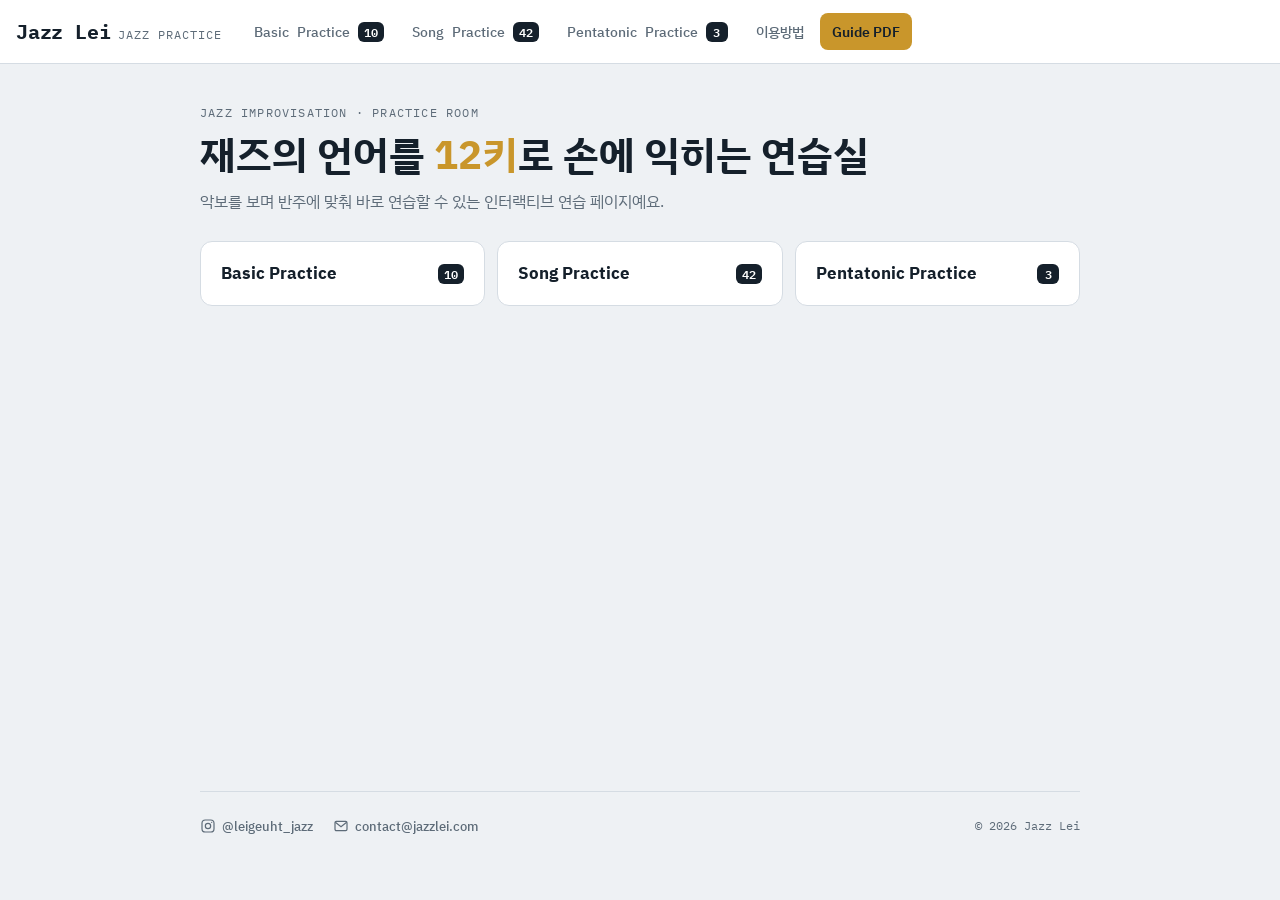
==== index.html @ 837e8396 "조합 연습(Combination Practice) 추가: Basic Major·Minor II-V-I, Jazz Blues, Rhythm Changes - 사이클 A 엔클로저→비밥" ====
<!doctype html>
<html lang="ko">
<head>
<meta charset="utf-8">
<meta name="viewport" content="width=device-width,initial-scale=1,viewport-fit=cover">
<title>Jazz Lei · Jazz Practice</title>
<meta name="description" content="Jazz Lei의 즉흥연주 연습 페이지">
<!-- 홈 화면 앱(PWA) -->
<link rel="manifest" href="/manifest.webmanifest">
<link rel="icon" type="image/png" sizes="32x32" href="/icons/favicon-32.png">
<link rel="apple-touch-icon" href="/icons/apple-touch-icon.png">
<meta name="apple-mobile-web-app-capable" content="yes">
<meta name="mobile-web-app-capable" content="yes">
<meta name="apple-mobile-web-app-title" content="Jazz Lei">
<meta name="apple-mobile-web-app-status-bar-style" content="default">
<meta name="theme-color" content="#ffffff" media="(prefers-color-scheme: light)">
<meta name="theme-color" content="#1b2229" media="(prefers-color-scheme: dark)">
<link rel="preconnect" href="https://fonts.googleapis.com">
<link rel="stylesheet" href="https://fonts.googleapis.com/css2?family=IBM+Plex+Sans+KR:wght@400;500;700&family=IBM+Plex+Mono:wght@500;600&display=swap">
<style>
/* Layout: slim top bar (brand + 3 categories) → category = searchable title list → practice = full-height frame */
:root{
  --bg:#eef1f4; --paper:#ffffff; --ink:#15202b; --muted:#5d6b78; --line:#d5dce3; --soft:#e4e9ee;
  --accent:#c9962b; --accent-ink:#15202b;
  --sans:"IBM Plex Sans KR",system-ui,-apple-system,sans-serif; --mono:"IBM Plex Mono",ui-monospace,monospace;
  --top:64px;
}
@media (prefers-color-scheme:dark){:root:not([data-theme="light"]){
  --bg:#12171c; --paper:#1b2229; --ink:#e8edf2; --muted:#93a1ae; --line:#2e3943; --soft:#232c35;
  --accent:#e0b04a; --accent-ink:#12171c; color-scheme:dark}}
:root[data-theme="dark"]{
  --bg:#12171c; --paper:#1b2229; --ink:#e8edf2; --muted:#93a1ae; --line:#2e3943; --soft:#232c35;
  --accent:#e0b04a; --accent-ink:#12171c; color-scheme:dark}
*{box-sizing:border-box}
html,body{height:100%}
body{margin:0;word-break:keep-all;background:var(--bg);color:var(--ink);font-family:var(--sans);font-size:15px;line-height:1.55;display:flex;flex-direction:column}

/* top bar */
.top{height:var(--top);flex:none;display:flex;align-items:center;gap:20px;
  padding-left:max(16px,env(safe-area-inset-left,0px));padding-right:max(16px,env(safe-area-inset-right,0px));
  background:var(--paper);border-bottom:1px solid var(--line);position:sticky;top:env(safe-area-inset-top,0px);z-index:10}
.brand{display:flex;align-items:baseline;gap:8px;text-decoration:none;color:var(--ink);flex:none}
.brand b{font:700 20px var(--mono);letter-spacing:-.01em}
.brand span{font-size:12px;color:var(--muted);font-family:var(--mono);text-transform:uppercase;letter-spacing:.08em}
nav{display:flex;gap:4px;min-width:0}
nav a{flex:none;text-decoration:none;color:var(--muted);font-weight:500;font-size:14px;padding:8px 12px;border-radius:8px;white-space:nowrap}
nav a:hover{color:var(--ink);background:var(--soft)}
nav a[aria-current="page"]{color:var(--accent-ink);background:var(--accent)}
a:focus-visible,input:focus-visible{outline:2px solid var(--accent);outline-offset:2px}

/* views */
main{flex:1;min-height:0;display:flex;flex-direction:column}
.view{display:none;flex:1;min-height:0}
.view.on{display:flex;flex-direction:column}
.scroll{overflow-y:auto;padding-top:40px;padding-bottom:64px;padding-left:max(16px,env(safe-area-inset-left,0px));padding-right:max(16px,env(safe-area-inset-right,0px))}
.inner{max-width:880px;width:100%;margin:0 auto;display:flex;flex-direction:column;gap:28px}
.eyebrow{font-family:var(--mono);font-size:12px;letter-spacing:.1em;color:var(--muted);text-transform:uppercase}

/* home */
.hero h1{font-size:40px;line-height:1.15;margin:8px 0 12px;text-wrap:balance}
.hero h1 em{font-style:normal;color:var(--accent)}
.hero p{margin:0;color:var(--muted);max-width:56ch;font-size:16px}
.bk-grid{display:grid;grid-template-columns:repeat(4,1fr);gap:14px}
.bk{display:flex;flex-direction:column;background:var(--paper);border:1px solid var(--line);border-radius:12px;overflow:hidden;text-decoration:none;color:var(--ink)}
.bk:hover{border-color:var(--muted)}
.bk img{width:100%;aspect-ratio:210/297;object-fit:contain;display:block;background:var(--soft)}
.bk div{padding:12px 14px 14px;display:flex;flex-direction:column;gap:4px}
.bk small{font-family:var(--mono);font-size:11px;color:var(--muted);letter-spacing:.06em}
.bk b{font-size:16px}
.bk p{margin:0;font-size:13px;color:var(--muted);line-height:1.5}
.bk span{font-size:13px;font-weight:600;margin-top:4px}
.bk-lede{color:var(--muted);margin:6px 0 0;max-width:62ch}
.cats{display:grid;grid-template-columns:repeat(3,1fr);gap:12px}
.cat{display:flex;justify-content:space-between;align-items:center;gap:12px;background:var(--paper);border:1px solid var(--line);border-radius:12px;padding:18px 20px;text-decoration:none;color:var(--ink)}
.cat:hover{border-color:var(--accent)}
.cat b{font-size:17px}

/* count badge: rounded rect, ink on paper (zero = muted) */
.badge{display:inline-flex;align-items:center;justify-content:center;min-width:22px;height:20px;padding:0 6px;border-radius:6px;
  background:var(--ink);color:var(--paper);font:600 12px/1 var(--mono);font-variant-numeric:tabular-nums}
.badge.zero{background:var(--soft);color:var(--muted)}
nav a{display:inline-flex;align-items:center;gap:8px}
nav a[aria-current="page"] .badge{background:var(--accent-ink);color:var(--accent)}

/* sub menu */
.subs{display:flex;flex-wrap:wrap;gap:6px}
.subs[hidden]{display:none}
.subs a{flex:none;display:inline-flex;align-items:center;gap:8px;text-decoration:none;color:var(--muted);font-weight:500;font-size:14px;
  padding:8px 12px;border:1px solid var(--line);border-radius:999px;background:var(--paper);white-space:nowrap}
.subs a:hover{color:var(--ink);border-color:var(--muted)}
.subs a[aria-current="true"]{color:var(--ink);border-color:var(--ink);box-shadow:inset 0 0 0 1px var(--ink)}
.subs[data-off] a[aria-current="true"]{box-shadow:none;border-color:var(--line);color:var(--muted)}
.result{font-size:13px;color:var(--muted);margin:-12px 0 0}

/* category list */
.head{display:flex;align-items:flex-end;justify-content:space-between;gap:16px;flex-wrap:wrap}
.head h1{margin:4px 0 0;font-size:28px;line-height:1.2}
.search{width:240px;max-width:100%;font:inherit;font-size:14px;background:var(--paper);color:var(--ink);border:1px solid var(--line);border-radius:8px;padding:8px 12px}
.list:empty{display:none}
.list{list-style:none;margin:0;padding:0;display:grid;grid-template-columns:repeat(auto-fill,minmax(240px,1fr));gap:8px}
.list li{min-width:0}
.list a{display:block;background:var(--paper);border:1px solid var(--line);border-radius:10px;padding:12px 14px;text-decoration:none;color:var(--ink);font-weight:500;white-space:nowrap;overflow:hidden;text-overflow:ellipsis}
.list a:hover{border-color:var(--accent);color:var(--accent)}
.empty{color:var(--muted);font-size:14px;margin:0;padding:20px;border:1px dashed var(--line);border-radius:10px;text-align:center}

/* footer: home·category 화면 맨 아래 (연습 화면에는 안 보임) */
.scroll>.inner{flex:1}
.foot{margin-top:auto;padding-top:24px;border-top:1px solid var(--line);display:flex;flex-wrap:wrap;align-items:center;justify-content:space-between;gap:12px 24px;font-size:13px;color:var(--muted)}
.foot-links{display:flex;flex-wrap:wrap;gap:8px 20px}
.foot a{display:inline-flex;align-items:center;gap:6px;color:var(--muted);text-decoration:none;font-weight:500}
.foot a:hover{color:var(--ink)}
.foot svg{width:16px;height:16px;flex:none}
.foot small{font-family:var(--mono);font-size:12px}

/* practice */
.crumb{flex:none;display:flex;align-items:center;gap:10px;font-size:14px;
  padding-block:8px;padding-left:max(16px,env(safe-area-inset-left,0px));padding-right:max(16px,env(safe-area-inset-right,0px));border-bottom:1px solid var(--line);background:var(--bg)}
.crumb a{color:var(--muted);text-decoration:none;font-weight:500;flex:none}
.crumb a:hover{color:var(--ink)}
.crumb b{white-space:nowrap;overflow:hidden;text-overflow:ellipsis;min-width:0}
.frame{flex:1;min-height:0;border:0;width:100%;background:var(--bg);display:block}

@media (max-width:560px){
  :root{--top:56px}
  .top{gap:12px}
  .brand span{display:none}
  nav a{padding:7px 10px;font-size:14px}
  nav .long{display:none}
  .subs a{font-size:13px;padding:7px 10px}
  .hero h1{font-size:30px}
  .scroll{padding-top:28px}
  .cats{grid-template-columns:1fr}
  .bk-grid{grid-template-columns:repeat(2,1fr);gap:10px}
  .search{width:100%}
}
.guide{max-width:720px;display:flex;flex-direction:column;gap:28px}
.guide h1{font-size:30px;line-height:1.2;margin:8px 0 6px}
.guide>p.lede{color:var(--muted);margin:0}
.guide section{background:var(--paper);border:1px solid var(--line);border-radius:12px;padding:18px 20px}
.guide h2{font-size:18px;margin:0 0 10px}
.guide h3{font-size:15px;margin:14px 0 6px}
.guide ul,.guide ol{margin:0;padding-left:20px;display:flex;flex-direction:column;gap:6px}
.guide li{line-height:1.55}
.guide kbd{font-family:var(--mono);font-size:12px;border:1px solid var(--line);border-bottom-width:2px;border-radius:5px;padding:1px 6px;background:var(--bg)}
.guide .toc{display:flex;flex-wrap:wrap;gap:6px}
.guide .toc a{font-size:13px;text-decoration:none;color:var(--ink);border:1px solid var(--line);border-radius:999px;padding:5px 11px;background:var(--paper)}
nav .gq,nav .gs{display:none}
nav a[data-cat="books"]{background:var(--accent);color:var(--accent-ink);font-weight:600}
nav a[data-cat="books"]:hover{background:var(--accent);color:var(--accent-ink);filter:brightness(.95)}
nav a[data-cat="books"][aria-current="page"]{box-shadow:inset 0 0 0 2px var(--accent-ink)}
@media (max-width:380px){ .brand b{font-size:16px} nav a{padding:5px 5px!important} }
@media (max-width:560px){ nav{gap:0} nav a{padding:6px 7px!important;font-size:13px!important} nav a .badge{display:none} nav .gl{display:none} nav .gs{display:inline} nav .gq{display:grid;place-items:center;width:22px;height:22px;border:1.5px solid currentColor;border-radius:50%;font-weight:700;font-size:13px} nav a[data-cat="guide"]{padding:5px 6px} .guide h1{font-size:24px} .guide section{padding:16px} }
</style>
</head>
<body>
<header class="top">
  <a class="brand" href="#home"><b>Jazz Lei</b><span>Jazz Practice</span></a>
  <nav id="nav" aria-label="메뉴">
    <a href="#basic" data-cat="basic">Basic<span class="long"> Practice</span> <span class="badge" data-n="basic"></span></a>
    <a href="#song" data-cat="song">Song<span class="long"> Practice</span> <span class="badge" data-n="song"></span></a>
    <a href="#penta" data-cat="penta">Pentatonic<span class="long"> Practice</span> <span class="badge" data-n="penta"></span></a>
    <a href="#guide" data-cat="guide" aria-label="이용방법"><span class="gl">이용방법</span><span class="gq" aria-hidden="true">?</span></a>
    <a href="#books" data-cat="books" aria-label="Practice Guide PDF"><span class="gl">Guide PDF</span><span class="gs" aria-hidden="true">PDF</span></a>
  </nav>
</header>

<main>
  <section class="view scroll" id="view-home">
    <div class="inner">
      <div class="hero">
        <div class="eyebrow">Jazz Improvisation · Practice Room</div>
        <h1>재즈의 언어를 <em>12키</em>로 손에 익히는 연습실</h1>
        <p>악보를 보며 반주에 맞춰 바로 연습할 수 있는 인터랙티브 연습 페이지예요.</p>
      </div>
      <div class="cats">
        <a class="cat" href="#basic"><b>Basic Practice</b><span class="badge" data-n="basic"></span></a>
        <a class="cat" href="#song"><b>Song Practice</b><span class="badge" data-n="song"></span></a>
        <a class="cat" href="#penta"><b>Pentatonic Practice</b><span class="badge" data-n="penta"></span></a>
      </div>
      <footer class="foot" id="foot">
        <div class="foot-links">
          <a href="https://www.instagram.com/leigeuht_jazz/" target="_blank" rel="noopener">
            <svg viewBox="0 0 24 24" fill="none" stroke="currentColor" stroke-width="1.8" aria-hidden="true"><rect x="3" y="3" width="18" height="18" rx="5"/><circle cx="12" cy="12" r="4"/><circle cx="17.5" cy="6.5" r="1" fill="currentColor" stroke="none"/></svg>
            @leigeuht_jazz</a>
          <a href="mailto:contact@jazzlei.com">
            <svg viewBox="0 0 24 24" fill="none" stroke="currentColor" stroke-width="1.8" aria-hidden="true"><rect x="3" y="5" width="18" height="14" rx="2"/><path d="m3.5 6.5 8.5 6.5 8.5-6.5"/></svg>
            contact@jazzlei.com</a>
        </div>
        <small>© 2026 Jazz Lei</small>
      </footer>
    </div>
  </section>

  <section class="view scroll" id="view-cat">
    <div class="inner">
      <div class="head">
        <div><div class="eyebrow">Practice</div><h1 id="cat-title"></h1></div>
        <input class="search" id="q" type="search" placeholder="제목 검색" aria-label="제목 검색">
      </div>
      <div class="subs" id="subs" role="navigation" aria-label="세부 메뉴"></div>
      <p class="result" id="result" hidden></p>
      <ul class="list" id="list"></ul>
      <p class="empty" id="empty" hidden></p>    </div>
  </section>

  <section class="view scroll" id="view-books">
    <div class="inner guide" style="max-width:1000px">
      <div>
        <div class="eyebrow">Swing Solo Guide Book</div>
        <h1>Practice Guide PDF</h1>
        <p class="bk-lede">사이트의 연습법을 원리부터 12키 드릴, 예제곡까지 자세히 정리한 PDF예요. Gumroad에서 구매하면 이메일로 바로 받아요.</p>
      </div>
      <div class="bk-grid" id="bk-grid"></div>
    </div>
  </section>
  <section class="view scroll" id="view-guide">
    <div class="inner guide">
      <div>
        <div class="eyebrow">How to use</div>
        <h1>이용방법</h1>
        <p class="lede">Jazz Lei 연습 페이지를 쓰는 방법을 화면 순서대로 정리했어요.</p>
      </div>
      <nav class="toc" aria-label="이용방법 목차">
        <a href="#guide" data-sec="g-start">시작하기</a><a href="#guide" data-sec="g-bar">위쪽 재생 바</a><a href="#guide" data-sec="g-score">악보 누르기</a><a href="#guide" data-sec="g-set">설정</a><a href="#guide" data-sec="g-penta">펜타토닉</a><a href="#guide" data-sec="g-keys">단축키</a><a href="#guide" data-sec="g-app">앱으로 저장</a>
      </nav>
      <section id="g-start"><h2>1. 시작하기</h2>
        <ol>
          <li>맨 위 메뉴에서 <b>Basic Practice</b>(II-V-I), <b>Song Practice</b>(스탠다드 곡), <b>Pentatonic Practice</b> 중 하나를 골라요.</li>
          <li>연습법(코드톤 · 아르페지오 · 비밥 스케일 · 엔클로저)을 고르고 곡을 눌러요.</li>
          <li><b>재생</b>을 누르면 예비박 2마디(첫 마디 1·3박, 둘째 마디 1·2·3·4박) 뒤에 연주가 시작돼요. 지금 치는 음은 악보에서 빨갛게 표시돼요.</li>
        </ol></section>
      <section id="g-bar"><h2>2. 위쪽 재생 바</h2>
        <p>악보를 아래로 넘겨도 늘 위에 붙어 있어요.</p>
        <ul>
          <li><b>재생 / 정지</b>와 옆의 <b>지금 위치</b>(키 · 사이클 · 마디 · 코드)</li>
          <li><b>접기 / 펼치기</b>(톱니바퀴 아래): 재생 버튼 아래 줄을 접어서 악보를 더 넓게 봐요. ‘펼치기’를 누르면 다시 펼쳐져요. 휴대폰에서 연주할 때 편해요.</li>
          <li><b>키</b>: 12키 중에서 골라요.</li>
          <li><b>템포</b>: −/+ 버튼이나 숫자를 눌러 직접 입력해요(60~350).</li>
          <li><b>구간 반복(↻)</b>: 켜면 반복 구간을 고를 수 있어요. 아래 ‘악보 누르기’를 보세요.</li>
          <li><b>설정(톱니바퀴)</b>: 자세한 설정을 열어요.</li>
          <li><b>멜로디 · 반주(베이스·드럼) · 2·4박 클릭</b>: 재생 중에도 바로 켜고 꺼요. 멜로디를 끄면 반주만 나와서 직접 즉흥해 볼 수 있어요.</li>
          <li><b>A1 · B1 · C1 …</b>: 그 사이클로 바로 이동해요.</li>
        </ul></section>
      <section id="g-score"><h2>3. 악보 누르기</h2>
        <ul>
          <li><b>마디를 누르면</b> 그 마디가 시작 위치가 되고, 재생하면 거기서부터 연주해요. 같은 마디를 다시 누르면 선택이 풀려요.</li>
          <li><b>구간 반복</b>: ↻를 켜고 시작 마디와 끝 마디를 차례로 눌러요. 한 마디를 두 번 누르면 그 마디만, 구간을 고르지 않으면 코러스 전체를 반복해요.</li>
          <li>각 사이클 오른쪽 위의 <b>여기서 재생</b>은 그 사이클부터, <b>반복</b>은 그 사이클만 반복해요.</li>
          <li>엔클로저 연습에서는 위쪽에서 <b>목표음(1 · 3 · 5음)</b>을 골라요.</li>
        </ul></section>
      <section id="g-set"><h2>4. 설정</h2>
        <ul>
          <li><b>시작 코러스</b>: 어느 사이클부터 연주할지 골라요.</li>
          <li><b>멜로디 스윙 비율</b>: 50%면 스트레이트, 클수록 스윙이 강해져요. 드럼은 늘 셋잇단 스윙이에요.</li>
          <li><b>빈칸 모드</b>: 빈칸 마디는 악보가 가려지고 반주만 나와요. 그 자리를 직접 즉흥으로 채워 보세요.
            <ul><li>2마디 연주 · 2마디 빈칸 / 2마디 빈칸 · 2마디 연주</li><li>반복할수록 빈칸 늘리기: 구간 반복이나 12키 순환으로 다시 돌아올 때마다 빈칸이 늘어나요.</li><li>전부 빈칸: 반주만 나와요.</li><li>직접 고르기: 악보에서 비울 마디를 눌러요.</li></ul></li>
          <li><b>구간 반복 횟수와 템포</b>: 계속 · 2 · 4 · 8번 반복, 반복할 때마다 템포를 +2 · +4 · +8씩 올릴 수 있어요.</li>
          <li><b>예비박</b>: 켜면 시작 전에 2마디를 세어 줘요.</li>
          <li><b>악보 따라가기</b>: 연주하는 줄이 화면 밖으로 나가면 자동으로 넘겨 줘요.</li>
          <li><b>도수 표시</b>: 음표 아래에 코드 기준 도수(1·3·5·7…)를 보여 줘요.</li>
          <li><b>프레이즈 끝 길게</b>(비밥 스케일): A는 1마디, B는 2마디마다 마지막 음을 4분음표로 길게 끝내요. 끄면 쉬지 않고 이어서 연주해요.</li>
          <li><b>12키 순환</b>: 시작 코러스 하나를 연주한 뒤 4도 위 키로 넘어가서, 12키를 모두 돌고 멈춰요.</li>
        </ul></section>
      <section id="g-penta"><h2>5. Pentatonic Practice</h2>
        <ul>
          <li><b>코드 → 펜타토닉</b>: 코드를 고르면 쓸 수 있는 펜타토닉과 코드 기준 도수를 보여 줘요.</li>
          <li><b>라인 생성기</b>: 펜타토닉, 공식, 시작음을 골라 4음 그룹 라인을 만들어요. 반주는 드럼만 나와요.</li>
          <li><b>진행 만들기</b>: 8마디 진행을 만들고 코드마다 펜타를 골라서 라인을 만들어요. 베이스·드럼 반주가 나와요.</li>
          <li>위쪽 바의 재생 · 멜로디 · 반주 · 2·4박 클릭 버튼은 Song Practice와 같아요.</li>
        </ul></section>
      <section id="g-keys"><h2>6. 단축키 (키보드)</h2>
        <ul>
          <li><kbd>Space</kbd> 재생 · 정지</li>
          <li><kbd>R</kbd> 구간 반복 켜기 · 끄기</li>
          <li><kbd>N</kbd> / <kbd>P</kbd> 다음 곡 · 이전 곡</li>
          <li><kbd>←</kbd> <kbd>→</kbd> 키 바꾸기</li>
          <li><kbd>−</kbd> <kbd>+</kbd> 템포 내리기 · 올리기</li>
        </ul></section>
      <section id="g-app"><h2>7. 홈 화면에 앱처럼 저장하기</h2>
        <ul>
          <li><b>아이폰 · 아이패드 (Safari)</b>: 공유 버튼 → ‘홈 화면에 추가’</li>
          <li><b>안드로이드 (Chrome)</b>: 오른쪽 위 메뉴(⋮) → ‘홈 화면에 추가’ 또는 ‘앱 설치’</li>
          <li>한 번 열어 둔 페이지는 인터넷이 없어도 열려요. 화면이 예전 그대로면 앱을 완전히 닫았다가 다시 열어 주세요.</li>
        </ul></section>
    </div>
  </section>

  <section class="view" id="view-practice">
    <div class="crumb"><a id="back" href="#">← <span id="back-t"></span></a><b id="p-title"></b></div>
    <iframe class="frame" id="frame" title="연습 페이지" allow="autoplay"></iframe>
  </section>
</main>

<script src="practice/songs.js"></script>
<script>
/* ===== 연습 목록 =====
   Song Practice의 비밥 스케일 곡들은 practice/songs.js 에서 자동으로 불러와요 (곡 추가는 거기서).
   그 밖의 연습은 practice 폴더에 html 파일을 넣고 아래에 한 줄 추가하세요.
   id   : 주소 이름(영문·숫자·하이픈)
   cat  : 'basic' | 'song' | 'penta'
   sub  : basic·song → 'chordtone' | 'arpeggio' | 'bebop' | 'enclosure',  penta → 'tools'
   title: 목록에 보일 제목
   file : 파일 경로 */
const PRACTICES=[
  /* II-V-I 비밥 스케일은 다른 연습과 같은 화면(song.html)으로: songs.js의 Major/Minor II-V-I */
  {id:'penta-chords', cat:'penta', sub:'tools', title:'Chord → Pentatonic',  file:'practice/pentatonic.html#penta-chords'},
  {id:'penta-lines',  cat:'penta', sub:'tools', title:'Pentatonic Line Generator', file:'practice/pentatonic.html#penta-lines'},
  {id:'penta-prog',   cat:'penta', sub:'tools', title:'Progression Builder', file:'practice/pentatonic.html#penta-prog'},
  ...(window.SONGS||[]).flatMap(s=>(s.methods||['bebop']).map(m=>{ const id=m==='bebop'?s.id:s.id+'--'+m;
    return {id, cat:s.cat||'song', sub:m==='chordtone'?'chordtone':m, title:s.title, file:'practice/song.html#'+id}; })),
];
const CATS={basic:'Basic Practice', song:'Song Practice', penta:'Pentatonic Practice'};
const SUBS={chordtone:'Chord Tone Practice', arpeggio:'Arpeggio Practice', bebop:'Bebop Scale Practice', enclosure:'Enclosure Approach Practice', combo:'Combination Practice', tools:'Pentatonic Tools'};
const FOUR=['chordtone','arpeggio','bebop','enclosure'];
const CAT_SUBS={basic:[...FOUR,'combo'], song:[...FOUR,'combo'], penta:['tools']}; // 세부 메뉴가 하나뿐인 카테고리는 세부 메뉴 줄을 숨김

const $=id=>document.getElementById(id);
{ const f=$('foot').cloneNode(true); f.removeAttribute('id'); $('empty').after(f); } // 목록 화면에도 같은 footer
const count=(c,s)=>PRACTICES.filter(p=>p.cat===c&&(!s||p.sub===s)).length;
function setBadge(el,n){ el.textContent=n; el.classList.toggle('zero',n===0); el.setAttribute('aria-label',n+'개'); }
document.querySelectorAll('[data-n]').forEach(el=>setBadge(el,count(el.dataset.n)));

let curCat=null, curSub=null;
function renderSubs(){
  $('subs').innerHTML='';
  $('subs').hidden=CAT_SUBS[curCat].length<2;
  for(const s of CAT_SUBS[curCat]){
    const a=document.createElement('a'); a.href='#'+curCat+'-'+s;
    a.append(SUBS[s]+' '); const b=document.createElement('span'); b.className='badge'; setBadge(b,count(curCat,s)); a.append(b);
    if(s===curSub) a.setAttribute('aria-current','true');
    $('subs').append(a);
  }
}
function renderList(){
  const q=$('q').value.trim().toLowerCase();
  // 검색어가 있으면 세부 메뉴와 상관없이 카테고리 전체에서 찾음
  const items=PRACTICES.filter(p=>p.cat===curCat&&(q?p.title.toLowerCase().includes(q):p.sub===curSub));
  $('subs').toggleAttribute('data-off',!!q);
  $('result').hidden=!q; $('result').textContent=CATS[curCat]+' 전체에서 '+items.length+'개 찾음';
  $('list').innerHTML='';
  for(const p of items){
    const li=document.createElement('li'), a=document.createElement('a');
    a.href='#'+p.id; a.textContent=p.title; a.title=p.title; li.append(a); $('list').append(li);
  }
  $('empty').hidden=items.length>0;
  $('empty').textContent=q?'검색 결과가 없어요.':'곧 추가될 예정이에요.';
}

function parse(r){
  const p=PRACTICES.find(x=>x.id===r); if(p) return {view:'practice',p,cat:p.cat};
  const [c,s]=r.split('-');
  if(CATS[c]){
    let sub=CAT_SUBS[c].includes(s)?s:null;
    if(!sub) sub=CAT_SUBS[c].find(k=>count(c,k)>0)||CAT_SUBS[c][0]; // 기본: 연습이 있는 첫 세부 메뉴
    return {view:'cat',cat:c,sub};
  }
  if(r==='guide') return {view:'guide',cat:'guide'};
  if(r==='books') return {view:'books',cat:'books'};
  return {view:'home'};
}
function show(){
  const st=parse(location.hash.slice(1)||'home');
  // 연습 화면을 떠나면(목록·홈) 재생 중인 소리를 멈춤
  if(st.view!=='practice'){ try{ $('frame').contentWindow.dispatchEvent(new Event('jl-stop')); }catch(e){} }
  document.querySelectorAll('.view').forEach(v=>v.classList.toggle('on',v.id==='view-'+st.view));
  document.querySelectorAll('#nav a').forEach(a=>a.dataset.cat===st.cat?a.setAttribute('aria-current','page'):a.removeAttribute('aria-current'));
  if(st.view==='cat'){
    if(curCat!==st.cat) $('q').value='';
    curCat=st.cat; curSub=st.sub;
    $('cat-title').textContent=CATS[curCat]; renderSubs(); renderList();
    document.title=(CAT_SUBS[curCat].length<2?'':SUBS[curSub]+' · ')+CATS[curCat]+' · Jazz Lei';
  } else if(st.view==='practice'){
    const p=st.p;
    const one=CAT_SUBS[p.cat].length<2;
    $('back').href='#'+p.cat+(one?'':'-'+p.sub); $('back-t').textContent=CATS[p.cat]+(one?'':' · '+SUBS[p.sub]);
    $('p-title').textContent=p.title;
    if($('frame').getAttribute('src')!==p.file) $('frame').setAttribute('src',p.file);
    document.title=p.title+' · Jazz Lei';
  } else if(st.view==='guide') document.title='이용방법 · Jazz Lei';
  else if(st.view==='books'){ document.title='Practice Guide PDF · Jazz Lei'; track('books'); }
  else document.title='Jazz Lei · Jazz Practice';
}
$('q').addEventListener('input',renderList);
// 클릭 집계: 보이지 않는 작은 페이지를 열어 Cloudflare 통계에 /t/이름.html 조회로 남김
function track(n){ try{ const f=document.createElement('iframe'); f.hidden=true; f.setAttribute('aria-hidden','true'); f.tabIndex=-1; f.src='/t/'+n+'.html'; document.body.appendChild(f); setTimeout(()=>f.remove(),15000); }catch(e){} }
$('bk-grid').addEventListener('click',e=>{ const a=e.target.closest('a.bk'); if(a&&a.dataset.ch) track('ch'+a.dataset.ch); });
$('bk-grid').innerHTML=(window.BOOKS||[]).map(b=>`<a class="bk" data-ch="${b.ch}" href="${b.url}" target="_blank" rel="noopener"><img src="${b.img}" alt="Chapter ${b.ch} ${b.name} 표지" loading="lazy"><div><small>CHAPTER ${b.ch}</small><b>${b.name}</b><p>${b.desc}</p><span>${b.price} · Gumroad →</span></div></a>`).join('');
document.querySelectorAll('[data-sec]').forEach(x=>x.addEventListener('click',e=>{ e.preventDefault(); const t=document.getElementById(x.dataset.sec); if(t) t.scrollIntoView({behavior:matchMedia('(prefers-reduced-motion: reduce)').matches?'auto':'smooth',block:'start'}); }));
addEventListener('hashchange',show); show();
// 홈 화면 앱: 오프라인에서도 열리도록
if('serviceWorker' in navigator) addEventListener('load',()=>navigator.serviceWorker.register('/sw.js').catch(()=>{}));
// 연습 화면 안에서 이전·다음 곡으로 넘어가면 위쪽 메뉴·제목도 같이 바꿈
$('frame').addEventListener('load',()=>{ try{ const w=$('frame').contentWindow;
  w.addEventListener('hashchange',()=>{ const h=w.location.hash.slice(1); if(h&&PRACTICES.some(p=>p.id===h)&&location.hash.slice(1)!==h){ location.hash=h; } }); }catch(e){} });
</script>
<!-- 방문 통계: Cloudflare Web Analytics (쿠키 없음) -->
<script defer src='https://static.cloudflareinsights.com/beacon.min.js' data-cf-beacon='{"token": "161657c9f7f1408796fe709d0298548e", "spa": true}'></script>
</body>
</html>
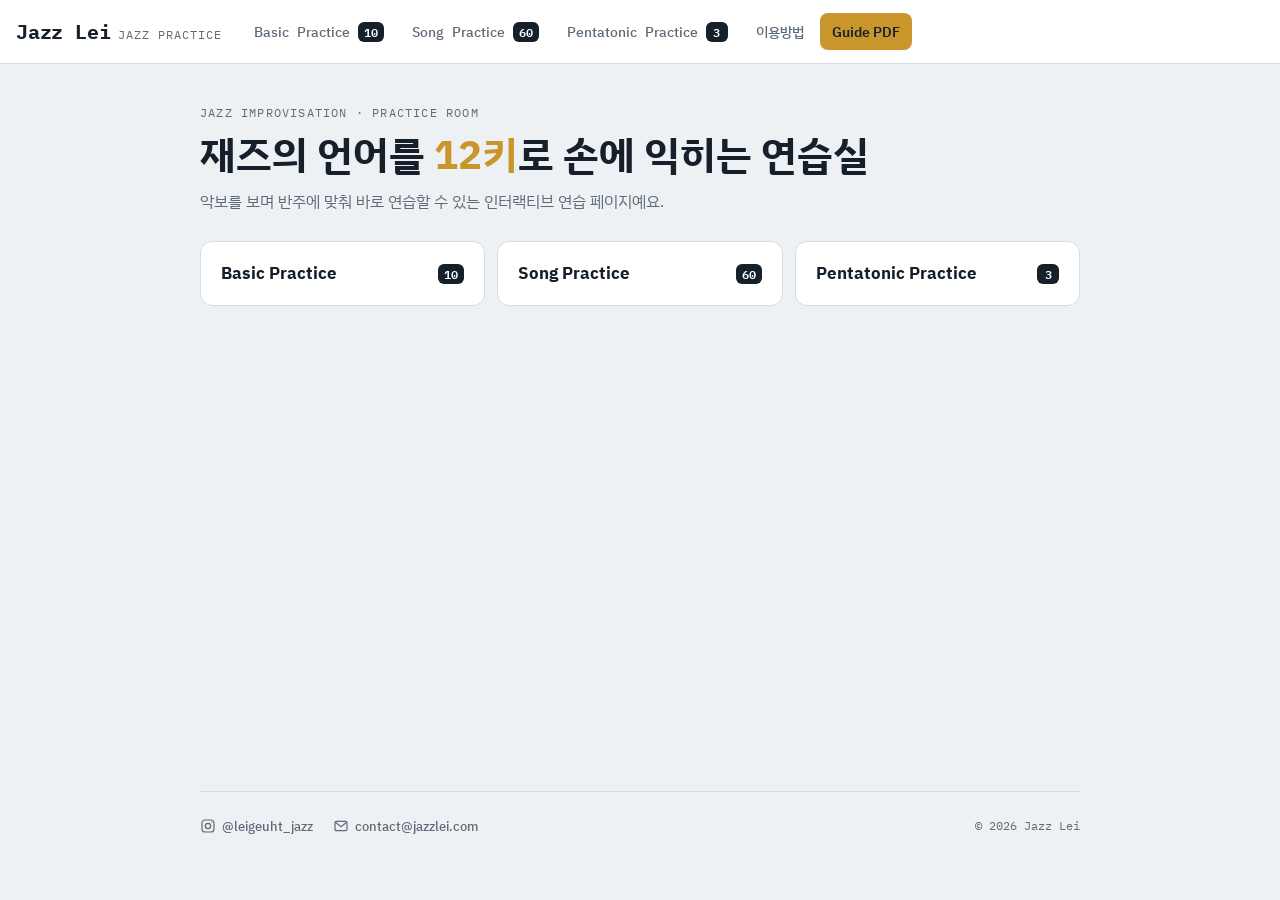
==== commit 278a30a0: "Song Practice에 Lick Practice 추가 (Jazz Lick 10) - licks.js: Jazz Lick 10의 m7·7·7alt·maj7 릭 30개 - 릭 → " ====
--- a/index.html
+++ b/index.html
@@ -298,7 +298,7 @@
    그 밖의 연습은 practice 폴더에 html 파일을 넣고 아래에 한 줄 추가하세요.
    id   : 주소 이름(영문·숫자·하이픈)
    cat  : 'basic' | 'song' | 'penta'
-   sub  : basic·song → 'chordtone' | 'arpeggio' | 'bebop' | 'enclosure',  penta → 'tools'
+   sub  : basic·song → 'chordtone' | 'arpeggio' | 'bebop' | 'enclosure' | 'combo' | 'lick',  penta → 'tools'
    title: 목록에 보일 제목
    file : 파일 경로 */
 const PRACTICES=[
@@ -310,9 +310,9 @@
     return {id, cat:s.cat||'song', sub:m==='chordtone'?'chordtone':m, title:s.title, file:'practice/song.html#'+id}; })),
 ];
 const CATS={basic:'Basic Practice', song:'Song Practice', penta:'Pentatonic Practice'};
-const SUBS={chordtone:'Chord Tone Practice', arpeggio:'Arpeggio Practice', bebop:'Bebop Scale Practice', enclosure:'Enclosure Approach Practice', combo:'Combination Practice', tools:'Pentatonic Tools'};
+const SUBS={chordtone:'Chord Tone Practice', arpeggio:'Arpeggio Practice', bebop:'Bebop Scale Practice', enclosure:'Enclosure Approach Practice', combo:'Combination Practice', lick:'Lick Practice', tools:'Pentatonic Tools'};
 const FOUR=['chordtone','arpeggio','bebop','enclosure'];
-const CAT_SUBS={basic:[...FOUR,'combo'], song:[...FOUR,'combo'], penta:['tools']}; // 세부 메뉴가 하나뿐인 카테고리는 세부 메뉴 줄을 숨김
+const CAT_SUBS={basic:[...FOUR,'combo'], song:[...FOUR,'combo','lick'], penta:['tools']}; // 세부 메뉴가 하나뿐인 카테고리는 세부 메뉴 줄을 숨김
 
 const $=id=>document.getElementById(id);
 { const f=$('foot').cloneNode(true); f.removeAttribute('id'); $('empty').after(f); } // 목록 화면에도 같은 footer
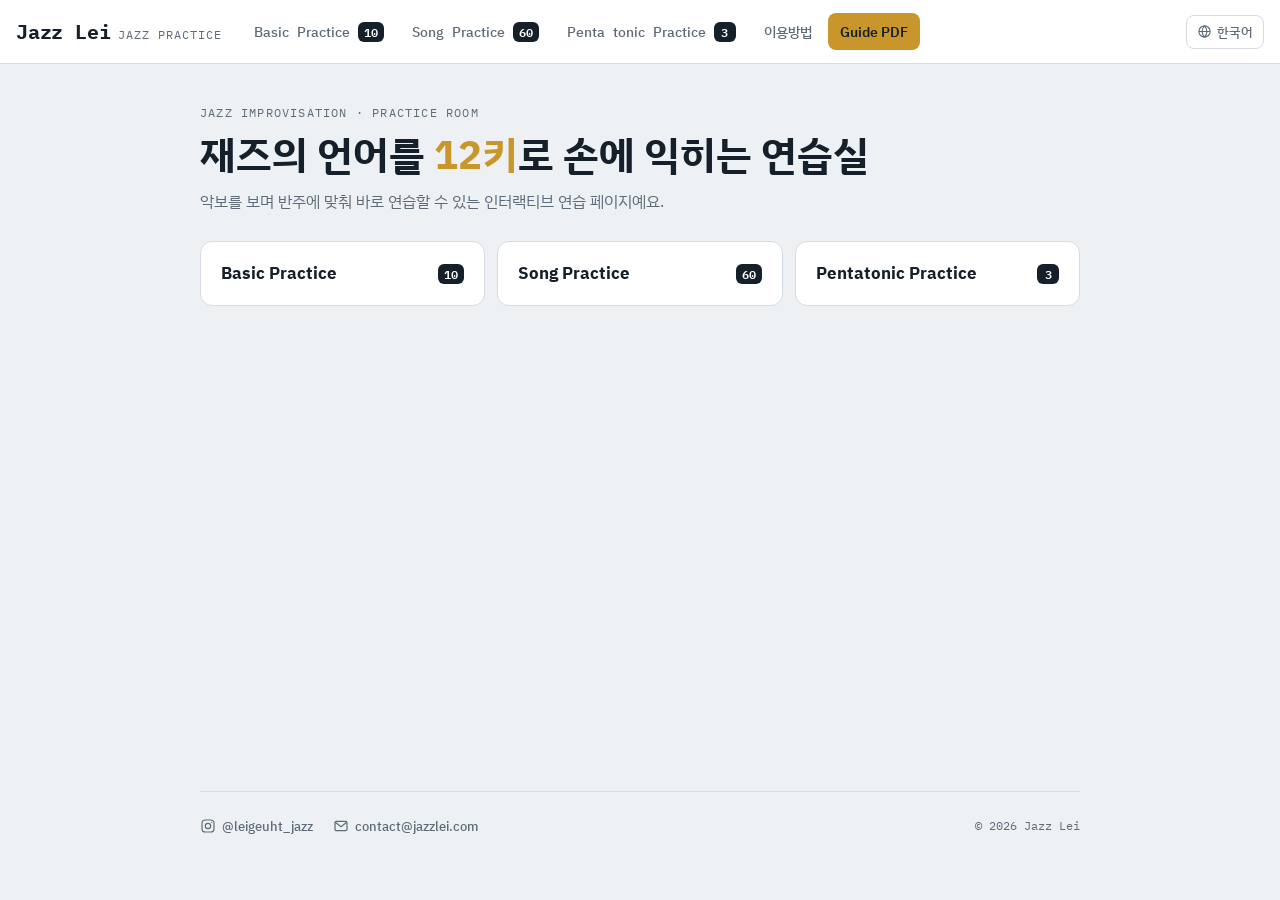
==== commit ad793119: "다국어 지원: 맨 위 언어 선택 (한국어 · English · 中文 · 日本語) - 기본은 한국어, ?lang=en/zh/ja 로 언어별 주소, 고른 언어는 기억 - i18n.js" ====
--- a/index.html
+++ b/index.html
@@ -3,6 +3,12 @@
 <head>
 <meta charset="utf-8">
 <meta name="viewport" content="width=device-width,initial-scale=1,viewport-fit=cover">
+<script src="/i18n.js"></script>
+<link rel="alternate" hreflang="ko" href="https://jazzlei.com/">
+<link rel="alternate" hreflang="en" href="https://jazzlei.com/?lang=en">
+<link rel="alternate" hreflang="zh-Hans" href="https://jazzlei.com/?lang=zh">
+<link rel="alternate" hreflang="ja" href="https://jazzlei.com/?lang=ja">
+<link rel="alternate" hreflang="x-default" href="https://jazzlei.com/">
 <title>Jazz Lei · Jazz Practice</title>
 <meta name="description" content="Jazz Lei의 즉흥연주 연습 페이지">
 <!-- 홈 화면 앱(PWA) -->
@@ -60,7 +66,7 @@
 .hero h1{font-size:40px;line-height:1.15;margin:8px 0 12px;text-wrap:balance}
 .hero h1 em{font-style:normal;color:var(--accent)}
 .hero p{margin:0;color:var(--muted);max-width:56ch;font-size:16px}
-.bk-grid{display:grid;grid-template-columns:repeat(4,1fr);gap:14px}
+.bk-grid{display:grid;grid-template-columns:repeat(5,1fr);gap:14px}@media (max-width:1060px){.bk-grid{grid-template-columns:repeat(3,1fr)}}
 .bk{display:flex;flex-direction:column;background:var(--paper);border:1px solid var(--line);border-radius:12px;overflow:hidden;text-decoration:none;color:var(--ink)}
 .bk:hover{border-color:var(--muted)}
 .bk img{width:100%;aspect-ratio:210/297;object-fit:contain;display:block;background:var(--soft)}
@@ -148,6 +154,14 @@
 nav a[data-cat="books"]{background:var(--accent);color:var(--accent-ink);font-weight:600}
 nav a[data-cat="books"]:hover{background:var(--accent);color:var(--accent-ink);filter:brightness(.95)}
 nav a[data-cat="books"][aria-current="page"]{box-shadow:inset 0 0 0 2px var(--accent-ink)}
+/* 언어 선택 (맨 위 오른쪽) */
+.lang{position:relative;flex:none;margin-left:auto;display:inline-flex;align-items:center;gap:5px;height:34px;padding:0 10px;border:1px solid var(--line);border-radius:8px;color:var(--muted);font:500 13px var(--sans);background:var(--paper)}
+.lang:hover,.lang:focus-within{color:var(--ink);border-color:var(--muted)}
+.lang svg{width:15px;height:15px;flex:none}
+.lang select{position:absolute;inset:0;opacity:0;cursor:pointer;font-size:16px;width:100%}
+.lang .ln-short{display:none}
+@media (max-width:560px){ .top{gap:8px} .lang{height:28px;min-width:30px;justify-content:center;padding:0 6px;font-weight:600;font-size:12px} .lang svg,.lang .ln-full{display:none} .lang .ln-short{display:inline} nav .tonic{display:none} }
+.lang-en body,.lang-ja body,.lang-zh body{word-break:normal;overflow-wrap:break-word}
 @media (max-width:380px){ .brand b{font-size:16px} nav a{padding:5px 5px!important} }
 @media (max-width:560px){ nav{gap:0} nav a{padding:6px 7px!important;font-size:13px!important} nav a .badge{display:none} nav .gl{display:none} nav .gs{display:inline} nav .gq{display:grid;place-items:center;width:22px;height:22px;border:1.5px solid currentColor;border-radius:50%;font-weight:700;font-size:13px} nav a[data-cat="guide"]{padding:5px 6px} .guide h1{font-size:24px} .guide section{padding:16px} }
 </style>
@@ -158,10 +172,15 @@
   <nav id="nav" aria-label="메뉴">
     <a href="#basic" data-cat="basic">Basic<span class="long"> Practice</span> <span class="badge" data-n="basic"></span></a>
     <a href="#song" data-cat="song">Song<span class="long"> Practice</span> <span class="badge" data-n="song"></span></a>
-    <a href="#penta" data-cat="penta">Pentatonic<span class="long"> Practice</span> <span class="badge" data-n="penta"></span></a>
+    <a href="#penta" data-cat="penta">Penta<span class="tonic">tonic</span><span class="long"> Practice</span> <span class="badge" data-n="penta"></span></a>
     <a href="#guide" data-cat="guide" aria-label="이용방법"><span class="gl">이용방법</span><span class="gq" aria-hidden="true">?</span></a>
     <a href="#books" data-cat="books" aria-label="Practice Guide PDF"><span class="gl">Guide PDF</span><span class="gs" aria-hidden="true">PDF</span></a>
   </nav>
+  <label class="lang" title="Language">
+    <svg viewBox="0 0 24 24" fill="none" stroke="currentColor" stroke-width="1.8" aria-hidden="true"><circle cx="12" cy="12" r="9"/><path d="M3 12h18M12 3c2.5 2.6 3.8 5.6 3.8 9s-1.3 6.4-3.8 9c-2.5-2.6-3.8-5.6-3.8-9S9.5 5.6 12 3z"/></svg>
+    <span class="ln-full" id="ln-full"></span><span class="ln-short" id="ln-short"></span>
+    <select id="langsel" aria-label="Language"><option value="ko">한국어</option><option value="en">English</option><option value="zh">中文</option><option value="ja">日本語</option></select>
+  </label>
 </header>
 
 <main>
@@ -381,10 +400,14 @@
   else document.title='Jazz Lei · Jazz Practice';
 }
 $('q').addEventListener('input',renderList);
+// 언어 선택
+{ const L=window.JL||{lang:'ko',set(){}}; const sel=$('langsel'); sel.value=L.lang;
+  $('ln-full').textContent={ko:'한국어',en:'English',zh:'中文',ja:'日本語'}[L.lang]; $('ln-short').textContent={ko:'한',en:'EN',zh:'中',ja:'日'}[L.lang];
+  sel.addEventListener('change',()=>L.set(sel.value)); }
 // 클릭 집계: 보이지 않는 작은 페이지를 열어 Cloudflare 통계에 /t/이름.html 조회로 남김
 function track(n){ try{ const f=document.createElement('iframe'); f.hidden=true; f.setAttribute('aria-hidden','true'); f.tabIndex=-1; f.src='/t/'+n+'.html'; document.body.appendChild(f); setTimeout(()=>f.remove(),15000); }catch(e){} }
-$('bk-grid').addEventListener('click',e=>{ const a=e.target.closest('a.bk'); if(a&&a.dataset.ch) track('ch'+a.dataset.ch); });
-$('bk-grid').innerHTML=(window.BOOKS||[]).map(b=>`<a class="bk" data-ch="${b.ch}" href="${b.url}" target="_blank" rel="noopener"><img src="${b.img}" alt="Chapter ${b.ch} ${b.name} 표지" loading="lazy"><div><small>CHAPTER ${b.ch}</small><b>${b.name}</b><p>${b.desc}</p><span>${b.price} · Gumroad →</span></div></a>`).join('');
+$('bk-grid').addEventListener('click',e=>{ const a=e.target.closest('a.bk'); if(a&&a.dataset.t) track(a.dataset.t); });
+$('bk-grid').innerHTML=(window.BOOKS||[]).map(b=>`<a class="bk" data-t="${b.t||'ch'+b.ch}" href="${b.url}" target="_blank" rel="noopener"><img src="${b.img}" alt="${b.label||'Chapter '+b.ch} ${b.name} 표지" loading="lazy"><div><small>${b.label||'CHAPTER '+b.ch}</small><b>${b.name}</b><p>${b.desc}</p><span>${b.price} · Gumroad →</span></div></a>`).join('');
 document.querySelectorAll('[data-sec]').forEach(x=>x.addEventListener('click',e=>{ e.preventDefault(); const t=document.getElementById(x.dataset.sec); if(t) t.scrollIntoView({behavior:matchMedia('(prefers-reduced-motion: reduce)').matches?'auto':'smooth',block:'start'}); }));
 addEventListener('hashchange',show); show();
 // 홈 화면 앱: 오프라인에서도 열리도록
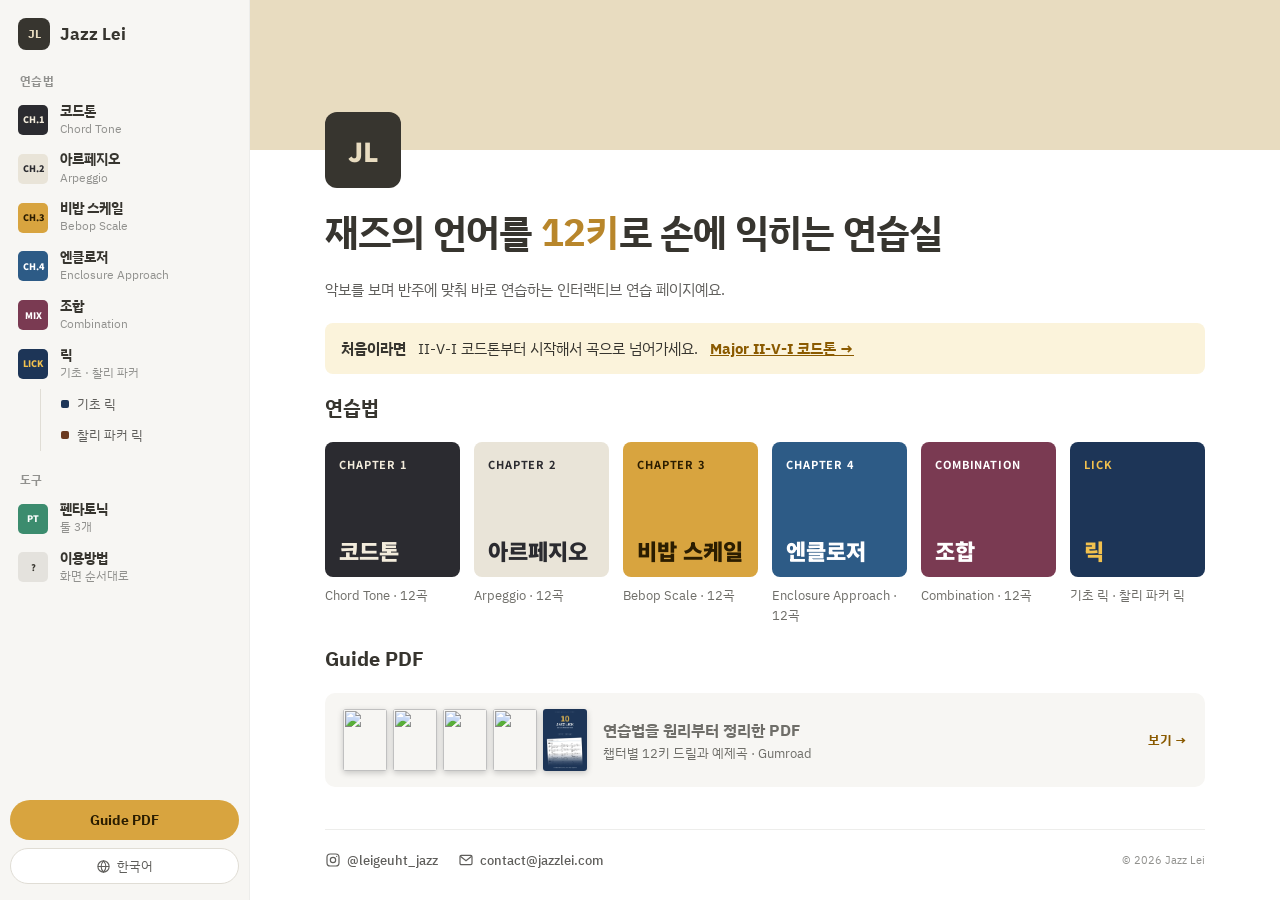
==== commit d31b21c4: "새 디자인(B안): 왼쪽 연습법 메뉴 · 앨범형 연습법 페이지 · 연습 화면 사이클 목차와 아래쪽 재생 바 - 메뉴를 연습법 6개(코드톤·아르페지오·비밥·엔클로저·조합·릭) 중심으" ====
--- a/index.html
+++ b/index.html
@@ -11,7 +11,6 @@
 <link rel="alternate" hreflang="x-default" href="https://jazzlei.com/">
 <title>Jazz Lei · Jazz Practice</title>
 <meta name="description" content="Jazz Lei의 즉흥연주 연습 페이지">
-<!-- 홈 화면 앱(PWA) -->
 <link rel="manifest" href="/manifest.webmanifest">
 <link rel="icon" type="image/png" sizes="32x32" href="/icons/favicon-32.png">
 <link rel="apple-touch-icon" href="/icons/apple-touch-icon.png">
@@ -19,246 +18,330 @@
 <meta name="mobile-web-app-capable" content="yes">
 <meta name="apple-mobile-web-app-title" content="Jazz Lei">
 <meta name="apple-mobile-web-app-status-bar-style" content="default">
-<meta name="theme-color" content="#ffffff" media="(prefers-color-scheme: light)">
-<meta name="theme-color" content="#1b2229" media="(prefers-color-scheme: dark)">
+<meta name="theme-color" content="#f7f6f3">
 <link rel="preconnect" href="https://fonts.googleapis.com">
-<link rel="stylesheet" href="https://fonts.googleapis.com/css2?family=IBM+Plex+Sans+KR:wght@400;500;700&family=IBM+Plex+Mono:wght@500;600&display=swap">
+<link rel="stylesheet" href="https://fonts.googleapis.com/css2?family=Noto+Sans+KR:wght@400;500;700;900&family=IBM+Plex+Sans+KR:wght@400;500;700&display=swap">
 <style>
-/* Layout: slim top bar (brand + 3 categories) → category = searchable title list → practice = full-height frame */
-:root{
-  --bg:#eef1f4; --paper:#ffffff; --ink:#15202b; --muted:#5d6b78; --line:#d5dce3; --soft:#e4e9ee;
-  --accent:#c9962b; --accent-ink:#15202b;
-  --sans:"IBM Plex Sans KR",system-ui,-apple-system,sans-serif; --mono:"IBM Plex Mono",ui-monospace,monospace;
-  --top:64px;
-}
-@media (prefers-color-scheme:dark){:root:not([data-theme="light"]){
-  --bg:#12171c; --paper:#1b2229; --ink:#e8edf2; --muted:#93a1ae; --line:#2e3943; --soft:#232c35;
-  --accent:#e0b04a; --accent-ink:#12171c; color-scheme:dark}}
-:root[data-theme="dark"]{
-  --bg:#12171c; --paper:#1b2229; --ink:#e8edf2; --muted:#93a1ae; --line:#2e3943; --soft:#232c35;
-  --accent:#e0b04a; --accent-ink:#12171c; color-scheme:dark}
 *{box-sizing:border-box}
 html,body{height:100%}
-body{margin:0;word-break:keep-all;background:var(--bg);color:var(--ink);font-family:var(--sans);font-size:15px;line-height:1.55;display:flex;flex-direction:column}
-
-/* top bar */
-.top{height:var(--top);flex:none;display:flex;align-items:center;gap:20px;
-  padding-left:max(16px,env(safe-area-inset-left,0px));padding-right:max(16px,env(safe-area-inset-right,0px));
-  background:var(--paper);border-bottom:1px solid var(--line);position:sticky;top:env(safe-area-inset-top,0px);z-index:10}
-.brand{display:flex;align-items:baseline;gap:8px;text-decoration:none;color:var(--ink);flex:none}
-.brand b{font:700 20px var(--mono);letter-spacing:-.01em}
-.brand span{font-size:12px;color:var(--muted);font-family:var(--mono);text-transform:uppercase;letter-spacing:.08em}
-nav{display:flex;gap:4px;min-width:0}
-nav a{flex:none;text-decoration:none;color:var(--muted);font-weight:500;font-size:14px;padding:8px 12px;border-radius:8px;white-space:nowrap}
-nav a:hover{color:var(--ink);background:var(--soft)}
-nav a[aria-current="page"]{color:var(--accent-ink);background:var(--accent)}
-a:focus-visible,input:focus-visible{outline:2px solid var(--accent);outline-offset:2px}
-
-/* views */
+body{margin:0;word-break:keep-all;font-size:15px;line-height:1.55}
+a:focus-visible,button:focus-visible,input:focus-visible,select:focus-visible{outline:2px solid var(--focus);outline-offset:2px}
+[hidden]{display:none!important}
+.app{height:100%;display:flex}
+.side{flex:none;display:flex;flex-direction:column;overflow-y:auto}
+.brand{display:flex;align-items:center;gap:10px;text-decoration:none;font-weight:900;font-size:18px}
+.brand i{font-style:normal;display:grid;place-items:center;width:32px;height:32px;border-radius:8px;font-size:12px;font-weight:900;flex:none}
+.side .grp{font-size:12px;font-weight:700;letter-spacing:.04em;padding:16px 10px 6px}
+.side nav{display:flex;flex-direction:column;gap:2px}
+.side nav a{display:flex;align-items:center;gap:12px;text-decoration:none;border-radius:8px;padding:6px 8px}
+.side nav a .sq{flex:none;width:36px;height:36px;border-radius:6px;display:grid;place-items:center;font:900 11px 'Noto Sans KR',sans-serif}
+.side nav a b{display:block;font-weight:700;font-size:14px;line-height:1.3}
+.side nav a small{display:block;font-size:12px}
+.side .sfoot{margin-top:auto;display:flex;flex-direction:column;gap:8px;padding-top:16px}
+.pill{display:flex;align-items:center;justify-content:center;gap:6px;text-decoration:none;border-radius:999px;padding:9px 14px;font-weight:700;font-size:14px}
+.lang{position:relative;display:flex;align-items:center;justify-content:center;gap:6px;height:36px;border-radius:999px;font-size:13px}
+.lang svg{width:15px;height:15px}
+.lang select{position:absolute;inset:0;opacity:0;cursor:pointer;font-size:16px;width:100%}
+.main{flex:1;min-width:0;display:flex;flex-direction:column;overflow:hidden}
+.mtop{display:none}
 main{flex:1;min-height:0;display:flex;flex-direction:column}
 .view{display:none;flex:1;min-height:0}
 .view.on{display:flex;flex-direction:column}
-.scroll{overflow-y:auto;padding-top:40px;padding-bottom:64px;padding-left:max(16px,env(safe-area-inset-left,0px));padding-right:max(16px,env(safe-area-inset-right,0px))}
-.inner{max-width:880px;width:100%;margin:0 auto;display:flex;flex-direction:column;gap:28px}
-.eyebrow{font-family:var(--mono);font-size:12px;letter-spacing:.1em;color:var(--muted);text-transform:uppercase}
-
+.scroll{overflow-y:auto}
+.wrap{width:100%;max-width:960px;margin:0 auto;padding:0 40px 56px;display:flex;flex-direction:column;gap:22px}
+h1,h2{margin:0;line-height:1.2}
+h2{font-size:20px}
 /* home */
-.hero h1{font-size:40px;line-height:1.15;margin:8px 0 12px;text-wrap:balance}
-.hero h1 em{font-style:normal;color:var(--accent)}
-.hero p{margin:0;color:var(--muted);max-width:56ch;font-size:16px}
-.bk-grid{display:grid;grid-template-columns:repeat(5,1fr);gap:14px}@media (max-width:1060px){.bk-grid{grid-template-columns:repeat(3,1fr)}}
-.bk{display:flex;flex-direction:column;background:var(--paper);border:1px solid var(--line);border-radius:12px;overflow:hidden;text-decoration:none;color:var(--ink)}
-.bk:hover{border-color:var(--muted)}
-.bk img{width:100%;aspect-ratio:210/297;object-fit:contain;display:block;background:var(--soft)}
+.cover{height:150px;flex:none}
+.hicon{margin-top:-38px;width:76px;height:76px;border-radius:12px;display:grid;place-items:center;font:900 26px 'Noto Sans KR',sans-serif}
+.home h1{font-size:38px;font-weight:900;letter-spacing:-.02em;text-wrap:balance}
+.home h1 em{font-style:normal}
+.lede{margin:0;max-width:60ch}
+.callout{display:flex;flex-wrap:wrap;gap:6px 12px;align-items:center;border-radius:8px;padding:14px 16px}
+.callout a{font-weight:700}
+.albums{display:grid;grid-template-columns:repeat(6,1fr);gap:14px}@media (max-width:1180px){.albums{grid-template-columns:repeat(3,1fr)}}
+.album{text-decoration:none;display:flex;flex-direction:column;gap:8px;min-width:0}
+.album .art{aspect-ratio:1;border-radius:8px;display:flex;flex-direction:column;justify-content:space-between;padding:14px;font-family:'Noto Sans KR',sans-serif;transition:transform .15s}
+.album:hover .art{transform:translateY(-3px)}
+.album .art small{font-size:11px;font-weight:700;letter-spacing:.08em}
+.album .art b{font-size:22px;font-weight:900;line-height:1.15}
+.album span{font-size:13px}
+.bkrow{display:flex;flex-wrap:wrap;align-items:center;gap:16px;border-radius:10px;padding:16px 18px;text-decoration:none}
+.bkrow img{width:44px;height:62px;object-fit:cover;border-radius:3px;box-shadow:0 2px 6px rgba(0,0,0,.2)}
+.bkrow .imgs{display:flex;gap:6px}
+.bkrow b{display:block;font-size:16px}
+.bkrow span{font-size:13px}
+.bkrow .go{margin-left:auto;font-weight:700}
+.foot{margin-top:20px;padding-top:20px;display:flex;flex-wrap:wrap;align-items:center;justify-content:space-between;gap:12px 24px;font-size:13px}
+.foot div{display:flex;flex-wrap:wrap;gap:8px 20px}
+.foot a{display:inline-flex;align-items:center;gap:6px;text-decoration:none;font-weight:500}
+.foot svg{width:16px;height:16px}
+/* method (album page) */
+.mhead{display:flex;flex-wrap:wrap;align-items:flex-end;gap:28px;padding:40px 40px 28px}
+.mart{flex:none;width:200px;height:200px;border-radius:10px;box-shadow:0 18px 40px rgba(0,0,0,.28);display:flex;flex-direction:column;justify-content:space-between;padding:18px;font-family:'Noto Sans KR',sans-serif;overflow:hidden;position:relative}
+.mart small{font-size:12px;font-weight:700;letter-spacing:.08em}
+.mart b{font-size:30px;font-weight:900;line-height:1.1}
+.mart img{position:absolute;right:14px;bottom:14px;width:74px;border-radius:3px;box-shadow:0 6px 16px rgba(0,0,0,.35)}
+.minfo{flex:1 1 320px;min-width:0;display:flex;flex-direction:column;gap:10px}
+.minfo .eb{font-size:13px;font-weight:700}
+.minfo h1{font-size:52px;font-weight:900;letter-spacing:-.03em;font-family:'Noto Sans KR',sans-serif}
+.minfo p{margin:0;max-width:60ch}
+.acts{display:flex;flex-wrap:wrap;align-items:center;gap:12px;padding:0 40px 8px}
+.playbig{width:56px;height:56px;border-radius:999px;display:grid;place-items:center;text-decoration:none;flex:none}
+.playbig svg{width:22px;height:22px;margin-left:3px}
+.bookbtn{display:inline-flex;align-items:center;gap:8px;text-decoration:none;border-radius:999px;padding:10px 18px;font-weight:700;font-size:14px}
+.msearch{margin-left:auto;width:220px;max-width:100%;font:inherit;font-size:14px;border-radius:999px;padding:9px 16px}
+.tracks{padding:8px 40px 56px;display:flex;flex-direction:column;gap:6px;max-width:1040px}
+.tracks h2{font-size:15px;padding:18px 12px 6px}
+.tl{list-style:none;margin:0;padding:0}
+.tl a{display:grid;grid-template-columns:32px minmax(0,1fr) 64px 70px 36px;align-items:center;gap:10px;padding:9px 12px;border-radius:8px;text-decoration:none}
+.tl .n{font-variant-numeric:tabular-nums;text-align:right}
+.tl .t{font-weight:500;white-space:nowrap;overflow:hidden;text-overflow:ellipsis}
+.tl .k,.tl .b{font-size:13px}
+.tl .p{width:30px;height:30px;border-radius:999px;display:grid;place-items:center;opacity:0;transition:opacity .12s}
+.tl a:hover .p,.tl a:focus-visible .p{opacity:1}
+.tl .p svg{width:11px;height:11px;margin-left:2px}
+.none{padding:12px;font-size:14px}
+.subnav{display:flex;flex-direction:column;gap:1px;margin:0 0 4px 30px;padding-left:12px}
+.side .subnav a{padding:5px 8px;gap:8px;font-size:13px}
+.subnav i{width:8px;height:8px;border-radius:2px;flex:none}
+.mtabs{display:flex;flex-wrap:wrap;gap:6px;margin-bottom:6px}
+.mtabs a{text-decoration:none;font-size:13px;font-weight:700;border-radius:999px;padding:6px 12px}
+/* practice */
+.crumb{flex:none;display:flex;align-items:center;gap:12px;padding:10px 20px;font-size:14px}
+.crumb a{text-decoration:none;font-weight:500;flex:none}
+.crumb .sq{width:22px;height:22px;border-radius:5px;flex:none}
+.crumb b{white-space:nowrap;overflow:hidden;text-overflow:ellipsis;min-width:0}
+.frame{flex:1;min-height:0;border:0;width:100%;display:block;background:#fff}
+/* books / guide */
+.bk-grid{display:grid;grid-template-columns:repeat(auto-fill,minmax(170px,1fr));gap:16px}
+.bk{display:flex;flex-direction:column;border-radius:10px;overflow:hidden;text-decoration:none}
+.bk img{width:100%;aspect-ratio:210/297;object-fit:contain;display:block}
 .bk div{padding:12px 14px 14px;display:flex;flex-direction:column;gap:4px}
-.bk small{font-family:var(--mono);font-size:11px;color:var(--muted);letter-spacing:.06em}
-.bk b{font-size:16px}
-.bk p{margin:0;font-size:13px;color:var(--muted);line-height:1.5}
-.bk span{font-size:13px;font-weight:600;margin-top:4px}
-.bk-lede{color:var(--muted);margin:6px 0 0;max-width:62ch}
-.cats{display:grid;grid-template-columns:repeat(3,1fr);gap:12px}
-.cat{display:flex;justify-content:space-between;align-items:center;gap:12px;background:var(--paper);border:1px solid var(--line);border-radius:12px;padding:18px 20px;text-decoration:none;color:var(--ink)}
-.cat:hover{border-color:var(--accent)}
-.cat b{font-size:17px}
-
-/* count badge: rounded rect, ink on paper (zero = muted) */
-.badge{display:inline-flex;align-items:center;justify-content:center;min-width:22px;height:20px;padding:0 6px;border-radius:6px;
-  background:var(--ink);color:var(--paper);font:600 12px/1 var(--mono);font-variant-numeric:tabular-nums}
-.badge.zero{background:var(--soft);color:var(--muted)}
-nav a{display:inline-flex;align-items:center;gap:8px}
-nav a[aria-current="page"] .badge{background:var(--accent-ink);color:var(--accent)}
-
-/* sub menu */
-.subs{display:flex;flex-wrap:wrap;gap:6px}
-.subs[hidden]{display:none}
-.subs a{flex:none;display:inline-flex;align-items:center;gap:8px;text-decoration:none;color:var(--muted);font-weight:500;font-size:14px;
-  padding:8px 12px;border:1px solid var(--line);border-radius:999px;background:var(--paper);white-space:nowrap}
-.subs a:hover{color:var(--ink);border-color:var(--muted)}
-.subs a[aria-current="true"]{color:var(--ink);border-color:var(--ink);box-shadow:inset 0 0 0 1px var(--ink)}
-.subs[data-off] a[aria-current="true"]{box-shadow:none;border-color:var(--line);color:var(--muted)}
-.result{font-size:13px;color:var(--muted);margin:-12px 0 0}
-
-/* category list */
-.head{display:flex;align-items:flex-end;justify-content:space-between;gap:16px;flex-wrap:wrap}
-.head h1{margin:4px 0 0;font-size:28px;line-height:1.2}
-.search{width:240px;max-width:100%;font:inherit;font-size:14px;background:var(--paper);color:var(--ink);border:1px solid var(--line);border-radius:8px;padding:8px 12px}
-.list:empty{display:none}
-.list{list-style:none;margin:0;padding:0;display:grid;grid-template-columns:repeat(auto-fill,minmax(240px,1fr));gap:8px}
-.list li{min-width:0}
-.list a{display:block;background:var(--paper);border:1px solid var(--line);border-radius:10px;padding:12px 14px;text-decoration:none;color:var(--ink);font-weight:500;white-space:nowrap;overflow:hidden;text-overflow:ellipsis}
-.list a:hover{border-color:var(--accent);color:var(--accent)}
-.empty{color:var(--muted);font-size:14px;margin:0;padding:20px;border:1px dashed var(--line);border-radius:10px;text-align:center}
-
-/* footer: home·category 화면 맨 아래 (연습 화면에는 안 보임) */
-.scroll>.inner{flex:1}
-.foot{margin-top:auto;padding-top:24px;border-top:1px solid var(--line);display:flex;flex-wrap:wrap;align-items:center;justify-content:space-between;gap:12px 24px;font-size:13px;color:var(--muted)}
-.foot-links{display:flex;flex-wrap:wrap;gap:8px 20px}
-.foot a{display:inline-flex;align-items:center;gap:6px;color:var(--muted);text-decoration:none;font-weight:500}
-.foot a:hover{color:var(--ink)}
-.foot svg{width:16px;height:16px;flex:none}
-.foot small{font-family:var(--mono);font-size:12px}
-
-/* practice */
-.crumb{flex:none;display:flex;align-items:center;gap:10px;font-size:14px;
-  padding-block:8px;padding-left:max(16px,env(safe-area-inset-left,0px));padding-right:max(16px,env(safe-area-inset-right,0px));border-bottom:1px solid var(--line);background:var(--bg)}
-.crumb a{color:var(--muted);text-decoration:none;font-weight:500;flex:none}
-.crumb a:hover{color:var(--ink)}
-.crumb b{white-space:nowrap;overflow:hidden;text-overflow:ellipsis;min-width:0}
-.frame{flex:1;min-height:0;border:0;width:100%;background:var(--bg);display:block}
-
-@media (max-width:560px){
-  :root{--top:56px}
-  .top{gap:12px}
-  .brand span{display:none}
-  nav a{padding:7px 10px;font-size:14px}
-  nav .long{display:none}
-  .subs a{font-size:13px;padding:7px 10px}
-  .hero h1{font-size:30px}
-  .scroll{padding-top:28px}
-  .cats{grid-template-columns:1fr}
-  .bk-grid{grid-template-columns:repeat(2,1fr);gap:10px}
-  .search{width:100%}
-}
-.guide{max-width:720px;display:flex;flex-direction:column;gap:28px}
-.guide h1{font-size:30px;line-height:1.2;margin:8px 0 6px}
-.guide>p.lede{color:var(--muted);margin:0}
-.guide section{background:var(--paper);border:1px solid var(--line);border-radius:12px;padding:18px 20px}
+.bk small{font-size:11px;font-weight:700;letter-spacing:.06em}
+.bk b{font-size:15px}
+.bk p{margin:0;font-size:13px;line-height:1.5}
+.bk span{font-size:13px;font-weight:700;margin-top:4px}
+.guide section{border-radius:10px;padding:18px 20px}
 .guide h2{font-size:18px;margin:0 0 10px}
-.guide h3{font-size:15px;margin:14px 0 6px}
 .guide ul,.guide ol{margin:0;padding-left:20px;display:flex;flex-direction:column;gap:6px}
-.guide li{line-height:1.55}
-.guide kbd{font-family:var(--mono);font-size:12px;border:1px solid var(--line);border-bottom-width:2px;border-radius:5px;padding:1px 6px;background:var(--bg)}
-.guide .toc{display:flex;flex-wrap:wrap;gap:6px}
-.guide .toc a{font-size:13px;text-decoration:none;color:var(--ink);border:1px solid var(--line);border-radius:999px;padding:5px 11px;background:var(--paper)}
-nav .gq,nav .gs{display:none}
-nav a[data-cat="books"]{background:var(--accent);color:var(--accent-ink);font-weight:600}
-nav a[data-cat="books"]:hover{background:var(--accent);color:var(--accent-ink);filter:brightness(.95)}
-nav a[data-cat="books"][aria-current="page"]{box-shadow:inset 0 0 0 2px var(--accent-ink)}
-/* 언어 선택 (맨 위 오른쪽) */
-.lang{position:relative;flex:none;margin-left:auto;display:inline-flex;align-items:center;gap:5px;height:34px;padding:0 10px;border:1px solid var(--line);border-radius:8px;color:var(--muted);font:500 13px var(--sans);background:var(--paper)}
-.lang:hover,.lang:focus-within{color:var(--ink);border-color:var(--muted)}
-.lang svg{width:15px;height:15px;flex:none}
-.lang select{position:absolute;inset:0;opacity:0;cursor:pointer;font-size:16px;width:100%}
-.lang .ln-short{display:none}
-@media (max-width:560px){ .top{gap:8px} .lang{height:28px;min-width:30px;justify-content:center;padding:0 6px;font-weight:600;font-size:12px} .lang svg,.lang .ln-full{display:none} .lang .ln-short{display:inline} nav .tonic{display:none} }
-.lang-en body,.lang-ja body,.lang-zh body{word-break:normal;overflow-wrap:break-word}
-@media (max-width:380px){ .brand b{font-size:16px} nav a{padding:5px 5px!important} }
-@media (max-width:560px){ nav{gap:0} nav a{padding:6px 7px!important;font-size:13px!important} nav a .badge{display:none} nav .gl{display:none} nav .gs{display:inline} nav .gq{display:grid;place-items:center;width:22px;height:22px;border:1.5px solid currentColor;border-radius:50%;font-weight:700;font-size:13px} nav a[data-cat="guide"]{padding:5px 6px} .guide h1{font-size:24px} .guide section{padding:16px} }
+.guide kbd{font-size:12px;border:1px solid currentColor;border-radius:5px;padding:1px 6px;opacity:.85}
+.toc{display:flex;flex-wrap:wrap;gap:6px}
+.toc a{font-size:13px;text-decoration:none;border-radius:999px;padding:5px 11px}
+.pagehead{padding-top:44px;display:flex;flex-direction:column;gap:8px}
+.pagehead h1{font-size:34px;font-weight:900;font-family:'Noto Sans KR',sans-serif}
+/* 연습 화면: 사이트 메뉴는 접어 두고 버튼으로 열기 */
+.cmenu{display:none;flex:none;width:34px;height:34px;border:0;border-radius:8px;place-items:center;cursor:pointer;background:transparent;color:inherit}
+body.prac .cmenu{display:grid}
+body.prac .side{position:fixed;z-index:30;top:0;bottom:0;left:0;transform:translateX(-105%);transition:transform .2s;box-shadow:0 0 40px rgba(0,0,0,.18)}
+body.prac .side.open{transform:none}
+body.prac .scrim.on{display:block;position:fixed;inset:0;background:rgba(0,0,0,.35);z-index:29}
+body.prac .app{padding:0;gap:0}
+body.prac .main{border-radius:0}
+/* 휴대폰: 악보를 내리면 위쪽 메뉴·제목 줄을 숨김 */
+.mtop,.crumb{transition:margin-top .2s}
+@media (max-width:760px){ body.prac .cmenu{display:none} body.prac.hidetop .mtop{margin-top:-58px} body.prac.hidetop .crumb{margin-top:-44px} body.prac .mtop{position:relative;z-index:2} }
+/* bottom bar (B) */
+.bar{display:none}
+/* mobile */
+.scrim{display:none}
+@media (max-width:760px){
+  .side{position:fixed;z-index:30;top:0;bottom:0;left:0;width:280px;transform:translateX(-105%);transition:transform .2s}
+  .side.open{transform:none}
+  .scrim.on{display:block;position:fixed;inset:0;background:rgba(0,0,0,.4);z-index:29}
+  .mtop{display:flex;flex:none;align-items:center;gap:10px;padding:10px 14px}
+  .mtop button{width:38px;height:38px;border:0;border-radius:8px;display:grid;place-items:center;cursor:pointer}
+  .mtop .pill{margin-left:auto;padding:6px 12px;font-size:13px}
+  .wrap{padding:0 18px 40px}
+  .cover{height:96px}
+  .hicon{width:58px;height:58px;margin-top:-29px;font-size:20px}
+  .home h1{font-size:28px}
+  .albums{grid-template-columns:repeat(3,1fr);gap:10px}
+  .album .art{padding:10px}
+  .album .art b{font-size:16px}
+  .album .art small{font-size:9px}
+  .album span{font-size:11px}
+  .mhead{padding:24px 18px 18px;gap:18px}
+  .mart{width:140px;height:140px;padding:12px}
+  .mart b{font-size:22px}
+  .mart img{width:50px;right:10px;bottom:10px}
+  .minfo h1{font-size:34px}
+  .acts{padding:0 18px 6px}
+  .msearch{margin-left:0;width:100%}
+  .tracks{padding:6px 8px 40px}
+  .tl a{grid-template-columns:24px minmax(0,1fr) 44px 30px;padding:9px 8px}
+  .tl .b{display:none}
+  .tl .p{opacity:1}
+  .crumb{padding:8px 12px}
+}
+body.sb{background:#fff;color:#37352f;font-family:'IBM Plex Sans KR',sans-serif;--focus:#2d5b86}
+.sb .side{width:250px;background:#f7f6f3;border-right:1px solid #ededeb;padding:16px 10px}
+.sb .brand{color:#37352f;padding:2px 8px 6px;font-size:17px}
+.sb .brand i{background:#37352f;color:#e8dcc0}
+.sb .side .grp{color:#91918e}
+.sb .side nav a{color:#37352f;padding:5px 8px}
+.sb .side nav a .sq{width:30px;height:30px;border-radius:5px;font-size:9px}
+.sb .side nav a small{color:#91918e}
+.sb .side nav a:hover{background:#ebeae7}
+.sb .side nav a[aria-current="page"]{background:#e4e2dd}
+.sb .sq-q{background:#e4e2dd;color:#37352f}
+.sb .pill.pdf{background:#d8a43f;color:#2b1d00}
+.sb .pill.pdf:hover{background:#e3b453}
+.sb .lang{border:1px solid #e0ddd5;color:#5f5e5b;background:#fff}
+.sb .main{background:#fff}
+.sb .cover{background:#e8dcc0}
+.sb .hicon{background:#37352f;color:#e8dcc0}
+.sb .home h1 em{color:#b8862b}
+.sb .lede{color:#5f5e5b}
+.sb .callout{background:#fbf3db}
+.sb .callout a{color:#8a5a00}
+.sb .callout.cont{background:#f1f1ef}
+.sb .album{color:#37352f}
+.sb .album span{color:#6f6e69}
+.sb .bkrow{background:#f7f6f3;color:#37352f}
+.sb .bkrow span{color:#6f6e69}
+.sb .bkrow .go{color:#8a5a00}
+.sb .foot{border-top:1px solid #ededeb;color:#91918e}
+.sb .foot a{color:#5f5e5b}
+.sb .mhead{background:#f7f6f3}
+.sb .minfo .eb{color:#91918e}
+.sb .minfo p{color:#5f5e5b}
+.sb .minfo .meta{color:#91918e;font-size:13px}
+.sb .acts{padding-top:20px}
+.sb .bookbtn{border:1.5px solid #37352f;color:#37352f}
+.sb .bookbtn:hover{background:#37352f;color:#fff}
+.sb .msearch{border:1px solid #e0ddd5;background:#fff;color:#37352f}
+.sb .tracks h2{color:#91918e;border-bottom:1px solid #ededeb}
+.sb .tl a{color:#37352f}
+.sb .tl a:hover{background:#f7f6f3}
+.sb .tl .n,.sb .tl .k,.sb .tl .b{color:#91918e}
+.sb .crumb{background:#fff;border-bottom:1px solid #ededeb}
+.sb .crumb a{color:#5f5e5b}
+.sb .bk{background:#fff;border:1px solid #ededeb;color:#37352f}
+.sb .bk:hover{border-color:#37352f}
+.sb .bk img{background:#f7f6f3}
+.sb .bk small{color:#91918e}
+.sb .bk p{color:#6f6e69}
+.sb .guide section{background:#fff;border:1px solid #ededeb}
+.sb .toc a{border:1px solid #e0ddd5;color:#37352f}
+.sb .pagehead .eb{color:#91918e;font-size:13px;font-weight:700}
+.sb .bar{display:flex;flex:none;align-items:center;gap:14px;border-top:1px solid #ededeb;background:#fff;padding:10px 20px}
+.sb .bsq{width:40px;height:40px;border-radius:4px;flex:none;display:grid;place-items:center;font:900 10px 'Noto Sans KR',sans-serif}
+.sb .btx{min-width:0;display:flex;flex-direction:column}
+.sb .btx b{font-size:14px;white-space:nowrap;overflow:hidden;text-overflow:ellipsis}
+.sb .btx small{font-size:12px;color:#91918e}
+.sb .bplay{width:40px;height:40px;border-radius:999px;background:#37352f;color:#fff;display:grid;place-items:center;flex:none}
+.sb .bplay svg{width:14px;height:14px;margin-left:2px}
+.sb .bstate{font-size:13px;color:#91918e}
+.sb .bbook{margin-left:auto;flex:none;text-decoration:none;border:1.5px solid #37352f;border-radius:999px;padding:7px 14px;color:#37352f;font-weight:700;font-size:13px}
+.sb .bbook:hover{background:#37352f;color:#fff}
+@media (max-width:760px){
+  .sb .side{border-right:0}
+  .sb .mtop{background:#f7f6f3;border-bottom:1px solid #ededeb}
+  .sb .mtop button{background:#ebeae7;color:#37352f}
+  .sb .mtop .brand{padding:0}
+  .sb .bar{padding:8px 12px;gap:10px}
+  .sb .bstate{display:none}
+  .sb .bbook{padding:6px 10px;font-size:12px}
+}
+.sb .subnav{border-left:1px solid #e0ddd5}
+.sb .side .subnav a{color:#5f5e5b}
+.sb .side .subnav a[aria-current="page"]{color:#37352f;background:#e4e2dd;font-weight:700}
+.sb .mtabs a{border:1px solid #e0ddd5;color:#5f5e5b;background:#fff}
+.sb .mtabs a[aria-current="page"]{background:#37352f;color:#fff;border-color:#37352f}
+
 </style>
 </head>
-<body>
-<header class="top">
-  <a class="brand" href="#home"><b>Jazz Lei</b><span>Jazz Practice</span></a>
-  <nav id="nav" aria-label="메뉴">
-    <a href="#basic" data-cat="basic">Basic<span class="long"> Practice</span> <span class="badge" data-n="basic"></span></a>
-    <a href="#song" data-cat="song">Song<span class="long"> Practice</span> <span class="badge" data-n="song"></span></a>
-    <a href="#penta" data-cat="penta">Penta<span class="tonic">tonic</span><span class="long"> Practice</span> <span class="badge" data-n="penta"></span></a>
-    <a href="#guide" data-cat="guide" aria-label="이용방법"><span class="gl">이용방법</span><span class="gq" aria-hidden="true">?</span></a>
-    <a href="#books" data-cat="books" aria-label="Practice Guide PDF"><span class="gl">Guide PDF</span><span class="gs" aria-hidden="true">PDF</span></a>
-  </nav>
-  <label class="lang" title="Language">
-    <svg viewBox="0 0 24 24" fill="none" stroke="currentColor" stroke-width="1.8" aria-hidden="true"><circle cx="12" cy="12" r="9"/><path d="M3 12h18M12 3c2.5 2.6 3.8 5.6 3.8 9s-1.3 6.4-3.8 9c-2.5-2.6-3.8-5.6-3.8-9S9.5 5.6 12 3z"/></svg>
-    <span class="ln-full" id="ln-full"></span><span class="ln-short" id="ln-short"></span>
-    <select id="langsel" aria-label="Language"><option value="ko">한국어</option><option value="en">English</option><option value="zh">中文</option><option value="ja">日本語</option></select>
-  </label>
-</header>
-
-<main>
-  <section class="view scroll" id="view-home">
-    <div class="inner">
-      <div class="hero">
-        <div class="eyebrow">Jazz Improvisation · Practice Room</div>
-        <h1>재즈의 언어를 <em>12키</em>로 손에 익히는 연습실</h1>
-        <p>악보를 보며 반주에 맞춰 바로 연습할 수 있는 인터랙티브 연습 페이지예요.</p>
-      </div>
-      <div class="cats">
-        <a class="cat" href="#basic"><b>Basic Practice</b><span class="badge" data-n="basic"></span></a>
-        <a class="cat" href="#song"><b>Song Practice</b><span class="badge" data-n="song"></span></a>
-        <a class="cat" href="#penta"><b>Pentatonic Practice</b><span class="badge" data-n="penta"></span></a>
-      </div>
-      <footer class="foot" id="foot">
-        <div class="foot-links">
-          <a href="https://www.instagram.com/leigeuht_jazz/" target="_blank" rel="noopener">
-            <svg viewBox="0 0 24 24" fill="none" stroke="currentColor" stroke-width="1.8" aria-hidden="true"><rect x="3" y="3" width="18" height="18" rx="5"/><circle cx="12" cy="12" r="4"/><circle cx="17.5" cy="6.5" r="1" fill="currentColor" stroke="none"/></svg>
-            @leigeuht_jazz</a>
-          <a href="mailto:contact@jazzlei.com">
-            <svg viewBox="0 0 24 24" fill="none" stroke="currentColor" stroke-width="1.8" aria-hidden="true"><rect x="3" y="5" width="18" height="14" rx="2"/><path d="m3.5 6.5 8.5 6.5 8.5-6.5"/></svg>
-            contact@jazzlei.com</a>
+<body class="sb">
+<div class="app">
+  <aside class="side" id="side">
+    <a class="brand" href="#home"><i>JL</i>Jazz Lei</a>
+    <div class="grp">연습법</div>
+    <nav id="nav" aria-label="연습법"></nav>
+    <div class="grp">도구</div>
+    <nav aria-label="도구">
+      <a href="#m-penta" data-m="penta"><span class="sq" style="background:#3c8c6e;color:#fff">PT</span><span><b>펜타토닉</b><small>툴 3개</small></span></a>
+      <a href="#guide" data-m="guide"><span class="sq sq-q">?</span><span><b>이용방법</b><small>화면 순서대로</small></span></a>
+    </nav>
+    <div class="sfoot">
+      <a class="pill pdf" href="#books" data-m="books">Guide PDF</a>
+      <label class="lang" title="Language">
+        <svg viewBox="0 0 24 24" fill="none" stroke="currentColor" stroke-width="1.8" aria-hidden="true"><circle cx="12" cy="12" r="9"/><path d="M3 12h18M12 3c2.5 2.6 3.8 5.6 3.8 9s-1.3 6.4-3.8 9c-2.5-2.6-3.8-5.6-3.8-9S9.5 5.6 12 3z"/></svg>
+        <span id="ln"></span>
+        <select id="langsel" aria-label="Language"><option value="ko">한국어</option><option value="en">English</option><option value="zh">中文</option><option value="ja">日本語</option></select>
+      </label>
+    </div>
+  </aside>
+  <div class="scrim" id="scrim"></div>
+  <div class="main">
+    <header class="mtop">
+      <button type="button" id="menu" aria-label="메뉴 열기" aria-expanded="false"><svg width="20" height="20" viewBox="0 0 24 24" fill="none" stroke="currentColor" stroke-width="2" aria-hidden="true"><path d="M4 7h16M4 12h16M4 17h16"/></svg></button>
+      <a class="brand" href="#home"><i>JL</i>Jazz Lei</a>
+      <a class="pill pdf" href="#books">Guide PDF</a>
+    </header>
+    <main>
+      <section class="view scroll home" id="view-home">
+        <div class="cover"></div>
+        <div class="wrap">
+          <span class="hicon">JL</span>
+          <h1>재즈의 언어를 <em>12키</em>로 손에 익히는 연습실</h1>
+          <p class="lede">악보를 보며 반주에 맞춰 바로 연습하는 인터랙티브 연습 페이지예요.</p>
+          <div class="callout"><b>처음이라면</b><span>II-V-I 코드톤부터 시작해서 곡으로 넘어가세요.</span><a href="#major-251--chordtone">Major II-V-I 코드톤 →</a></div>
+          <div class="callout cont" id="cont" hidden></div>
+          <h2>연습법</h2>
+          <div class="albums" id="albums"></div>
+          <h2>Guide PDF</h2>
+          <a class="bkrow" href="#books"><span class="imgs" id="bkimgs"></span><span><b>연습법을 원리부터 정리한 PDF</b><span>챕터별 12키 드릴과 예제곡 · Gumroad</span></span><span class="go">보기 →</span></a>
+          <footer class="foot" id="foot">
+            <div>
+              <a href="https://www.instagram.com/leigeuht_jazz/" target="_blank" rel="noopener"><svg viewBox="0 0 24 24" fill="none" stroke="currentColor" stroke-width="1.8" aria-hidden="true"><rect x="3" y="3" width="18" height="18" rx="5"/><circle cx="12" cy="12" r="4"/><circle cx="17.5" cy="6.5" r="1" fill="currentColor" stroke="none"/></svg>@leigeuht_jazz</a>
+              <a href="mailto:contact@jazzlei.com"><svg viewBox="0 0 24 24" fill="none" stroke="currentColor" stroke-width="1.8" aria-hidden="true"><rect x="3" y="5" width="18" height="14" rx="2"/><path d="m3.5 6.5 8.5 6.5 8.5-6.5"/></svg>contact@jazzlei.com</a>
+            </div>
+            <small>© 2026 Jazz Lei</small>
+          </footer>
         </div>
-        <small>© 2026 Jazz Lei</small>
-      </footer>
-    </div>
-  </section>
-
-  <section class="view scroll" id="view-cat">
-    <div class="inner">
-      <div class="head">
-        <div><div class="eyebrow">Practice</div><h1 id="cat-title"></h1></div>
-        <input class="search" id="q" type="search" placeholder="제목 검색" aria-label="제목 검색">
-      </div>
-      <div class="subs" id="subs" role="navigation" aria-label="세부 메뉴"></div>
-      <p class="result" id="result" hidden></p>
-      <ul class="list" id="list"></ul>
-      <p class="empty" id="empty" hidden></p>    </div>
-  </section>
-
-  <section class="view scroll" id="view-books">
-    <div class="inner guide" style="max-width:1000px">
-      <div>
-        <div class="eyebrow">Swing Solo Guide Book</div>
-        <h1>Practice Guide PDF</h1>
-        <p class="bk-lede">사이트의 연습법을 원리부터 12키 드릴, 예제곡까지 자세히 정리한 PDF예요. Gumroad에서 구매하면 이메일로 바로 받아요.</p>
-      </div>
-      <div class="bk-grid" id="bk-grid"></div>
-    </div>
-  </section>
-  <section class="view scroll" id="view-guide">
-    <div class="inner guide">
-      <div>
-        <div class="eyebrow">How to use</div>
-        <h1>이용방법</h1>
-        <p class="lede">Jazz Lei 연습 페이지를 쓰는 방법을 화면 순서대로 정리했어요.</p>
-      </div>
-      <nav class="toc" aria-label="이용방법 목차">
-        <a href="#guide" data-sec="g-start">시작하기</a><a href="#guide" data-sec="g-bar">위쪽 재생 바</a><a href="#guide" data-sec="g-score">악보 누르기</a><a href="#guide" data-sec="g-set">설정</a><a href="#guide" data-sec="g-penta">펜타토닉</a><a href="#guide" data-sec="g-keys">단축키</a><a href="#guide" data-sec="g-app">앱으로 저장</a>
-      </nav>
+      </section>
+
+      <section class="view scroll" id="view-m">
+        <div class="mhead" id="mhead">
+          <div class="mart" id="mart"></div>
+          <div class="minfo"><nav class="mtabs" id="mtabs" aria-label="릭 종류" hidden></nav><span class="eb" id="meb"></span><h1 id="mtitle"></h1><p id="mdesc"></p><span class="meta" id="mmeta"></span></div>
+        </div>
+        <div class="acts">
+          <a class="playbig" id="mplay" href="#" aria-label="첫 곡부터 연습"><svg viewBox="0 0 24 24" fill="currentColor" aria-hidden="true"><path d="M7 4l13 8-13 8z"/></svg></a>
+          <a class="bookbtn" id="mbook" href="#" target="_blank" rel="noopener"></a>
+          <input class="msearch" id="q" type="search" placeholder="곡 검색" aria-label="곡 검색">
+        </div>
+        <div class="tracks" id="tracks"></div>
+      </section>
+
+      <section class="view scroll" id="view-books">
+        <div class="wrap">
+          <div class="pagehead"><span class="eb">Swing Solo Guide Book</span><h1>Practice Guide PDF</h1><p class="lede">사이트의 연습법을 원리부터 12키 드릴, 예제곡까지 자세히 정리한 PDF예요. Gumroad에서 구매하면 이메일로 바로 받아요.</p></div>
+          <div class="bk-grid" id="bk-grid"></div>
+        </div>
+      </section>
+
+      <section class="view scroll" id="view-guide">
+        <div class="wrap guide" style="max-width:760px">
+          <div class="pagehead"><span class="eb">How to use</span><h1>이용방법</h1><p class="lede">Jazz Lei 연습 페이지를 쓰는 방법을 화면 순서대로 정리했어요.</p></div>
+          <nav class="toc" aria-label="이용방법 목차"><a href="#guide" data-sec="g-start">시작하기</a><a href="#guide" data-sec="g-bar">아래쪽 재생 바</a><a href="#guide" data-sec="g-score">악보 누르기</a><a href="#guide" data-sec="g-set">설정</a><a href="#guide" data-sec="g-penta">펜타토닉</a><a href="#guide" data-sec="g-keys">단축키</a><a href="#guide" data-sec="g-app">앱으로 저장</a></nav>
       <section id="g-start"><h2>1. 시작하기</h2>
         <ol>
-          <li>맨 위 메뉴에서 <b>Basic Practice</b>(II-V-I), <b>Song Practice</b>(스탠다드 곡), <b>Pentatonic Practice</b> 중 하나를 골라요.</li>
-          <li>연습법(코드톤 · 아르페지오 · 비밥 스케일 · 엔클로저)을 고르고 곡을 눌러요.</li>
+          <li>왼쪽 메뉴에서 연습법(<b>코드톤 · 아르페지오 · 비밥 스케일 · 엔클로저 · 조합 · 릭</b>)이나 <b>펜타토닉</b>을 골라요. 휴대폰에서는 왼쪽 위 메뉴 버튼을 눌러요.</li>
+          <li>곡 목록에서 <b>II-V-I</b>나 <b>스탠다드</b> 곡을 눌러요. 큰 재생 버튼을 누르면 첫 곡부터 열려요.</li>
           <li><b>재생</b>을 누르면 예비박 2마디(첫 마디 1·3박, 둘째 마디 1·2·3·4박) 뒤에 연주가 시작돼요. 지금 치는 음은 악보에서 빨갛게 표시돼요.</li>
         </ol></section>
-      <section id="g-bar"><h2>2. 위쪽 재생 바</h2>
-        <p>악보를 아래로 넘겨도 늘 위에 붙어 있어요.</p>
+      <section id="g-bar"><h2>2. 아래쪽 재생 바</h2>
+        <p>악보를 넘겨도 화면 아래에 늘 붙어 있어요. 휴대폰에서는 악보를 내리는 동안 한 줄로 줄어들고, 위로 올리면 다시 펼쳐져요.</p>
         <ul>
           <li><b>재생 / 정지</b>와 옆의 <b>지금 위치</b>(키 · 사이클 · 마디 · 코드)</li>
-          <li><b>접기 / 펼치기</b>(톱니바퀴 아래): 재생 버튼 아래 줄을 접어서 악보를 더 넓게 봐요. ‘펼치기’를 누르면 다시 펼쳐져요. 휴대폰에서 연주할 때 편해요.</li>
+          <li><b>사이클 목차</b>: 왼쪽 목차에서 코러스(A-1 · B-1 …)를 누르면 그 악보로 가요. ▶는 거기서 재생, ↻는 그 코러스만 반복해요. 휴대폰에서는 재생 바 맨 위의 A1 · B1 … 버튼을 눌러요.</li>
           <li><b>키</b>: 12키 중에서 골라요.</li>
           <li><b>템포</b>: −/+ 버튼이나 숫자를 눌러 직접 입력해요(60~350).</li>
           <li><b>구간 반복(↻)</b>: 켜면 반복 구간을 고를 수 있어요. 아래 ‘악보 누르기’를 보세요.</li>
           <li><b>설정(톱니바퀴)</b>: 자세한 설정을 열어요.</li>
           <li><b>멜로디 · 반주(베이스·드럼) · 2·4박 클릭</b>: 재생 중에도 바로 켜고 꺼요. 멜로디를 끄면 반주만 나와서 직접 즉흥해 볼 수 있어요.</li>
-          <li><b>A1 · B1 · C1 …</b>: 그 사이클로 바로 이동해요.</li>
         </ul></section>
       <section id="g-score"><h2>3. 악보 누르기</h2>
         <ul>
@@ -301,122 +384,154 @@
           <li><b>안드로이드 (Chrome)</b>: 오른쪽 위 메뉴(⋮) → ‘홈 화면에 추가’ 또는 ‘앱 설치’</li>
           <li>한 번 열어 둔 페이지는 인터넷이 없어도 열려요. 화면이 예전 그대로면 앱을 완전히 닫았다가 다시 열어 주세요.</li>
         </ul></section>
+
+        </div>
+      </section>
+
+      <section class="view" id="view-practice">
+        <div class="crumb"><button type="button" class="cmenu" id="menu2" aria-label="메뉴 열기" aria-expanded="false"><svg width="18" height="18" viewBox="0 0 24 24" fill="none" stroke="currentColor" stroke-width="2" aria-hidden="true"><path d="M4 7h16M4 12h16M4 17h16"/></svg></button><span class="sq" id="psq"></span><a id="back" href="#">← <span id="back-t"></span></a><b id="p-title"></b></div>
+        <iframe class="frame" id="frame" title="연습 페이지" allow="autoplay"></iframe>
+      </section>
+    </main>
+    <div class="bar" id="bar" hidden>
+      <span class="bsq" id="bsq"></span>
+      <span class="btx"><b id="bt"></b><small id="bs"></small></span>
+      <a class="bplay" id="bplay" href="#" aria-label="이어서 연습"><svg viewBox="0 0 24 24" fill="currentColor" aria-hidden="true"><path d="M7 4l13 8-13 8z"/></svg></a>
+      <span class="bstate" id="bstate"></span>
+      <a class="bbook" id="bbook" href="#" target="_blank" rel="noopener"></a>
     </div>
-  </section>
-
-  <section class="view" id="view-practice">
-    <div class="crumb"><a id="back" href="#">← <span id="back-t"></span></a><b id="p-title"></b></div>
-    <iframe class="frame" id="frame" title="연습 페이지" allow="autoplay"></iframe>
-  </section>
-</main>
+  </div>
+</div>
 
 <script src="practice/songs.js"></script>
 <script>
-/* ===== 연습 목록 =====
-   Song Practice의 비밥 스케일 곡들은 practice/songs.js 에서 자동으로 불러와요 (곡 추가는 거기서).
-   그 밖의 연습은 practice 폴더에 html 파일을 넣고 아래에 한 줄 추가하세요.
-   id   : 주소 이름(영문·숫자·하이픈)
-   cat  : 'basic' | 'song' | 'penta'
-   sub  : basic·song → 'chordtone' | 'arpeggio' | 'bebop' | 'enclosure' | 'combo' | 'lick',  penta → 'tools'
-   title: 목록에 보일 제목
-   file : 파일 경로 */
-const PRACTICES=[
-  /* II-V-I 비밥 스케일은 다른 연습과 같은 화면(song.html)으로: songs.js의 Major/Minor II-V-I */
-  {id:'penta-chords', cat:'penta', sub:'tools', title:'Chord → Pentatonic',  file:'practice/pentatonic.html#penta-chords'},
-  {id:'penta-lines',  cat:'penta', sub:'tools', title:'Pentatonic Line Generator', file:'practice/pentatonic.html#penta-lines'},
-  {id:'penta-prog',   cat:'penta', sub:'tools', title:'Progression Builder', file:'practice/pentatonic.html#penta-prog'},
+const M={
+  chordtone:{n:'코드톤',en:'Chord Tone',ch:1,c:'#2b2b30',f:'#f3ecdc',d:'코드의 1·3·5·7음으로 목표음을 잡고 다음 코드로 해결하는 연습'},
+  arpeggio:{n:'아르페지오',en:'Arpeggio',ch:2,c:'#e9e4d8',f:'#2b2b30',d:'기본·변형 아르페지오를 코드마다 12키로'},
+  bebop:{n:'비밥 스케일',en:'Bebop Scale',ch:3,c:'#d8a43f',f:'#2b1d00',d:'코드톤이 정박에 오도록 경과음을 넣은 8음 스케일로 라인 만들기'},
+  enclosure:{n:'엔클로저',en:'Enclosure Approach',ch:4,c:'#2d5b86',f:'#ffffff',d:'목표음을 위아래에서 감싸 안착하는 2Note · 3Note · 4Note 어프로치'},
+  combo:{n:'조합',en:'Combination',c:'#7a3a52',f:'#ffffff',d:'두 챕터를 조합해서 연습하는 Combination Practice · A–D 4 사이클'},
+  lick:{n:'기초 릭',en:'Basic Lick · Jazz Lick 10',c:'#1d3557',f:'#f2c14e',art:'JAZZ LICK 10',d:'코드별 기초 재즈 릭 10개 · 릭 하나 뒤에 즉흥 두 마디, 마디를 눌러 릭을 직접 배치',grp:'lick'},
+  parker:{n:'찰리 파커 릭',en:'Charlie Parker Lick',c:'#6b3a1f',f:'#f3e3c3',art:'CHARLIE PARKER',d:'찰리 파커 솔로에서 고른 릭으로 곡을 연습해요.',grp:'lick'},
+  penta:{n:'펜타토닉',en:'Pentatonic',c:'#3c8c6e',f:'#ffffff',d:'코드 → 펜타토닉, 라인 생성기, 진행 만들기'},
+};
+const EN=(window.JL&&JL.lang)==='en';
+const BARW={en:' bars',zh:' 小节',ja:'小節'}[(window.JL&&JL.lang)]||'마디';
+const ORDER=['chordtone','arpeggio','bebop','enclosure','combo','lick'];
+const TOOLS=[
+  {id:'penta-chords',title:'Chord → Pentatonic',file:'practice/pentatonic.html#penta-chords'},
+  {id:'penta-lines',title:'Pentatonic Line Generator',file:'practice/pentatonic.html#penta-lines'},
+  {id:'penta-prog',title:'Progression Builder',file:'practice/pentatonic.html#penta-prog'},
+];
+const SB=document.body.classList.contains('sb'), SKIN='';
+const KEY=k=>String(k||'').replace(/b/g,'♭').replace(/#/g,'♯');
+const BARS=s=>Array.isArray(s.bars)?s.bars.length:(s.bars||'');
+const P=[...TOOLS.map(t=>({...t,file:SKIN?t.file.replace('#',SKIN+'#'):t.file,m:'penta',grp:'툴'})),
   ...(window.SONGS||[]).flatMap(s=>(s.methods||['bebop']).map(m=>{ const id=m==='bebop'?s.id:s.id+'--'+m;
-    return {id, cat:s.cat||'song', sub:m==='chordtone'?'chordtone':m, title:s.title, file:'practice/song.html#'+id}; })),
-];
-const CATS={basic:'Basic Practice', song:'Song Practice', penta:'Pentatonic Practice'};
-const SUBS={chordtone:'Chord Tone Practice', arpeggio:'Arpeggio Practice', bebop:'Bebop Scale Practice', enclosure:'Enclosure Approach Practice', combo:'Combination Practice', lick:'Lick Practice', tools:'Pentatonic Tools'};
-const FOUR=['chordtone','arpeggio','bebop','enclosure'];
-const CAT_SUBS={basic:[...FOUR,'combo'], song:[...FOUR,'combo','lick'], penta:['tools']}; // 세부 메뉴가 하나뿐인 카테고리는 세부 메뉴 줄을 숨김
-
+    return {id,m,grp:s.cat==='basic'?'II-V-I':'스탠다드',title:s.title,key:KEY(s.open||s.key),bars:BARS(s),file:'practice/song.html'+SKIN+'#'+id}; }))];
+const BOOK=m=>(window.BOOKS||[]).find(b=>b.method===m);
 const $=id=>document.getElementById(id);
-{ const f=$('foot').cloneNode(true); f.removeAttribute('id'); $('empty').after(f); } // 목록 화면에도 같은 footer
-const count=(c,s)=>PRACTICES.filter(p=>p.cat===c&&(!s||p.sub===s)).length;
-function setBadge(el,n){ el.textContent=n; el.classList.toggle('zero',n===0); el.setAttribute('aria-label',n+'개'); }
-document.querySelectorAll('[data-n]').forEach(el=>setBadge(el,count(el.dataset.n)));
-
-let curCat=null, curSub=null;
-function renderSubs(){
-  $('subs').innerHTML='';
-  $('subs').hidden=CAT_SUBS[curCat].length<2;
-  for(const s of CAT_SUBS[curCat]){
-    const a=document.createElement('a'); a.href='#'+curCat+'-'+s;
-    a.append(SUBS[s]+' '); const b=document.createElement('span'); b.className='badge'; setBadge(b,count(curCat,s)); a.append(b);
-    if(s===curSub) a.setAttribute('aria-current','true');
-    $('subs').append(a);
-  }
-}
-function renderList(){
-  const q=$('q').value.trim().toLowerCase();
-  // 검색어가 있으면 세부 메뉴와 상관없이 카테고리 전체에서 찾음
-  const items=PRACTICES.filter(p=>p.cat===curCat&&(q?p.title.toLowerCase().includes(q):p.sub===curSub));
-  $('subs').toggleAttribute('data-off',!!q);
-  $('result').hidden=!q; $('result').textContent=CATS[curCat]+' 전체에서 '+items.length+'개 찾음';
-  $('list').innerHTML='';
-  for(const p of items){
-    const li=document.createElement('li'), a=document.createElement('a');
-    a.href='#'+p.id; a.textContent=p.title; a.title=p.title; li.append(a); $('list').append(li);
-  }
-  $('empty').hidden=items.length>0;
-  $('empty').textContent=q?'검색 결과가 없어요.':'곧 추가될 예정이에요.';
-}
-
+const PLAY='<svg viewBox="0 0 24 24" fill="currentColor" aria-hidden="true"><path d="M7 4l13 8-13 8z"/></svg>';
+const esc=s=>String(s).replace(/[&<>"]/g,c=>({'&':'&amp;','<':'&lt;','>':'&gt;','"':'&quot;'}[c]));
+
+$('nav').innerHTML=ORDER.map(m=>m==='lick'
+  ?`<a href="#m-lick" data-m="lickgrp"><span class="sq" style="background:${M.lick.c};color:${M.lick.f}">LICK</span><span><b>릭</b><small>기초 · 찰리 파커</small></span></a><div class="subnav">${['lick','parker'].map(k=>`<a href="#m-${k}" data-m="${k}" data-sub><i style="background:${M[k].c}"></i>${M[k].n}</a>`).join('')}</div>`
+  :`<a href="#m-${m}" data-m="${m}"><span class="sq" style="background:${M[m].c};color:${M[m].f}">${M[m].ch?'CH.'+M[m].ch:'MIX'}</span><span><b>${M[m].n}</b>${EN?'':`<small>${M[m].en}</small>`}</span></a>`).join('');
+$('albums').innerHTML=ORDER.map(m=>m==='lick'
+  ?`<a class="album" href="#m-lick"><span class="art" style="background:${M.lick.c};color:${M.lick.f}"><small>LICK</small><b>릭</b></span><span>기초 릭 · 찰리 파커 릭</span></a>`
+  :`<a class="album" href="#m-${m}"><span class="art" style="background:${M[m].c};color:${M[m].f}"><small>${M[m].ch?'CHAPTER '+M[m].ch:'COMBINATION'}</small><b>${M[m].n}</b></span><span>${M[m].en} · ${P.filter(p=>p.m===m).length}곡</span></a>`).join('');
+$('bkimgs').innerHTML=(window.BOOKS||[]).map(b=>`<img src="${b.img}" alt="" loading="lazy">`).join('');
+
+let curM=null;
+function renderM(m){
+  const x=M[m], b=BOOK(m), items=P.filter(p=>p.m===m);
+  $('mhead').style.setProperty('--mc',x.c);
+  $('mart').style.background=x.c; $('mart').style.color=x.f;
+  $('mart').innerHTML=`<small>${x.ch?'CHAPTER '+x.ch:m==='combo'?'COMBINATION':x.art||'TOOLS'}</small><b>${x.n}</b>`+(b?`<img src="${b.img}" alt="">`:'');
+  $('meb').textContent=(x.grp?'연습법 · 릭':'연습법'+(x.ch?' · Chapter '+x.ch:''))+' · '+x.en;
+  $('mtabs').hidden=!x.grp; $('mtabs').innerHTML=x.grp?['lick','parker'].map(k=>`<a href="#m-${k}"${k===m?' aria-current="page"':''}>${M[k].n}</a>`).join(''):'';
+  $('mtitle').textContent=x.n; $('mdesc').textContent=x.d;
+  const g={}; items.forEach(p=>(g[p.grp]=g[p.grp]||[]).push(p));
+  $('mmeta').textContent=Object.entries(g).map(([k,v])=>k+' '+v.length).join(' · ')||'준비 중';
+  $('mplay').hidden=!items.length; $('q').hidden=!items.length;
+  $('mplay').href='#'+(items[0]?items[0].id:'');
+  $('mplay').style.background=x.c==='#e9e4d8'?'#2b2b30':x.c; $('mplay').style.color=x.c==='#e9e4d8'?'#fff':x.f;
+  if(b){ $('mbook').hidden=false; $('mbook').href=b.url; $('mbook').dataset.t=b.t||'ch'+b.ch; $('mbook').innerHTML='PDF로 보기 ↗'; } else $('mbook').hidden=true;
+  renderTracks();
+}
+function renderTracks(){
+  const q=$('q').value.trim().toLowerCase(), items=P.filter(p=>p.m===curM&&(!q||p.title.toLowerCase().includes(q)));
+  const g={}; items.forEach(p=>(g[p.grp]=g[p.grp]||[]).push(p));
+  let n=0;
+  $('tracks').innerHTML=Object.entries(g).map(([k,v])=>`<h2>${k}</h2><ol class="tl">`+v.map(p=>`<li><a href="#${p.id}"><span class="n">${++n}</span><span class="t">${esc(p.title)}</span><span class="k">${p.key||''}</span><span class="b">${p.bars?p.bars+BARW:''}</span><span class="p" style="background:${M[curM].c==='#e9e4d8'?'#2b2b30':M[curM].c};color:${M[curM].c==='#e9e4d8'?'#fff':M[curM].f}">${PLAY}</span></a></li>`).join('')+'</ol>').join('')||`<p class="none">${q?'검색 결과가 없어요.':'곧 추가될 예정이에요.'}</p>`;
+}
+$('q').addEventListener('input',renderTracks);
+
+const LEG={basic:'chordtone',song:'chordtone',penta:'penta'};
 function parse(r){
-  const p=PRACTICES.find(x=>x.id===r); if(p) return {view:'practice',p,cat:p.cat};
-  const [c,s]=r.split('-');
-  if(CATS[c]){
-    let sub=CAT_SUBS[c].includes(s)?s:null;
-    if(!sub) sub=CAT_SUBS[c].find(k=>count(c,k)>0)||CAT_SUBS[c][0]; // 기본: 연습이 있는 첫 세부 메뉴
-    return {view:'cat',cat:c,sub};
-  }
-  if(r==='guide') return {view:'guide',cat:'guide'};
-  if(r==='books') return {view:'books',cat:'books'};
+  const p=P.find(x=>x.id===r); if(p) return {view:'practice',p,m:p.m};
+  if(r.startsWith('m-')&&M[r.slice(2)]) return {view:'m',m:r.slice(2)};
+  const [c,s]=r.split('-'); // 예전 주소(#basic-bebop, #song-enclosure …)도 그대로 열리게
+  if(LEG[c]) return {view:'m',m:M[s]?s:LEG[c]};
+  if(r==='guide'||r==='books') return {view:r,m:r};
   return {view:'home'};
 }
+function last(){ try{ return JSON.parse(localStorage.getItem('jl-last')||'null'); }catch(e){ return null; } }
 function show(){
   const st=parse(location.hash.slice(1)||'home');
-  // 연습 화면을 떠나면(목록·홈) 재생 중인 소리를 멈춤
   if(st.view!=='practice'){ try{ $('frame').contentWindow.dispatchEvent(new Event('jl-stop')); }catch(e){} }
   document.querySelectorAll('.view').forEach(v=>v.classList.toggle('on',v.id==='view-'+st.view));
-  document.querySelectorAll('#nav a').forEach(a=>a.dataset.cat===st.cat?a.setAttribute('aria-current','page'):a.removeAttribute('aria-current'));
-  if(st.view==='cat'){
-    if(curCat!==st.cat) $('q').value='';
-    curCat=st.cat; curSub=st.sub;
-    $('cat-title').textContent=CATS[curCat]; renderSubs(); renderList();
-    document.title=(CAT_SUBS[curCat].length<2?'':SUBS[curSub]+' · ')+CATS[curCat]+' · Jazz Lei';
-  } else if(st.view==='practice'){
-    const p=st.p;
-    const one=CAT_SUBS[p.cat].length<2;
-    $('back').href='#'+p.cat+(one?'':'-'+p.sub); $('back-t').textContent=CATS[p.cat]+(one?'':' · '+SUBS[p.sub]);
-    $('p-title').textContent=p.title;
-    if($('frame').getAttribute('src')!==p.file) $('frame').setAttribute('src',p.file);
-    document.title=p.title+' · Jazz Lei';
-  } else if(st.view==='guide') document.title='이용방법 · Jazz Lei';
+  document.querySelectorAll('.side a[data-m]').forEach(a=>(a.dataset.m===st.m||(a.dataset.m==='lickgrp'&&M[st.m]&&M[st.m].grp))?a.setAttribute('aria-current','page'):a.removeAttribute('aria-current'));
+  closeMenu(); document.body.classList.toggle('prac',st.view==='practice'); if(st.view!=='practice') document.body.classList.remove('hidetop');
+  if(st.view==='m'){ if(curM!==st.m){ $('q').value=''; curM=st.m; renderM(st.m); } $('view-m').scrollTop=0; document.title=M[st.m].n+' · Jazz Lei'; }
+  else if(st.view==='practice'){
+    const p=st.p, x=M[p.m];
+    $('back').href='#m-'+p.m; $('back-t').textContent=x.n; $('p-title').textContent=p.title+(p.key?' · '+p.key:''); $('psq').style.background=x.c;
+    // 같은 연습 페이지 안에서 곡·툴만 바뀌면 새로 불러오지 않고 주소(#)만 바꿈
+    let same=false; try{ const w=$('frame').contentWindow, u=new URL(p.file,location.href);
+      if(w.location.pathname===u.pathname&&w.location.search===u.search){ same=true; if(w.location.hash!==u.hash) w.location.hash=u.hash; } }catch(e){}
+    if(!same&&$('frame').getAttribute('src')!==p.file) $('frame').setAttribute('src',p.file);
+    document.title=p.title+' · '+x.n+' · Jazz Lei';
+    try{ localStorage.setItem('jl-last',JSON.stringify({id:p.id})); }catch(e){}
+  }
   else if(st.view==='books'){ document.title='Practice Guide PDF · Jazz Lei'; track('books'); }
+  else if(st.view==='guide') document.title='이용방법 · Jazz Lei';
   else document.title='Jazz Lei · Jazz Practice';
-}
-$('q').addEventListener('input',renderList);
-// 언어 선택
-{ const L=window.JL||{lang:'ko',set(){}}; const sel=$('langsel'); sel.value=L.lang;
-  $('ln-full').textContent={ko:'한국어',en:'English',zh:'中文',ja:'日本語'}[L.lang]; $('ln-short').textContent={ko:'한',en:'EN',zh:'中',ja:'日'}[L.lang];
-  sel.addEventListener('change',()=>L.set(sel.value)); }
-// 클릭 집계: 보이지 않는 작은 페이지를 열어 Cloudflare 통계에 /t/이름.html 조회로 남김
+  renderCont(st);
+}
+function renderCont(st){
+  const l=last(), p=l&&P.find(x=>x.id===l.id);
+  $('cont').hidden=!p;
+  if(p) $('cont').innerHTML=`<b>이어서</b><span>${esc(p.title)} · ${M[p.m].n}</span><a href="#${p.id}">이어서 연습 →</a>`;
+  const bar=$('bar'); bar.hidden=!p||(SB&&st.view==='practice'); if(!p) return;
+  const x=M[p.m], b=BOOK(p.m), now=st.view==='practice';
+  $('bsq').style.background=x.c; $('bsq').style.color=x.f; $('bsq').textContent=x.ch?'CH.'+x.ch:'';
+  $('bt').textContent=p.title; $('bs').textContent=x.n+(p.key?' · '+p.key:'');
+  $('bplay').href='#'+p.id; $('bplay').hidden=now;
+  $('bstate').textContent=now?'지금 연습 중':'마지막으로 연습한 곡';
+  if(b){ $('bbook').hidden=false; $('bbook').href=b.url; $('bbook').dataset.t=b.t||'ch'+b.ch; $('bbook').textContent=(x.ch?'Ch.'+x.ch+' ':'')+'Guide PDF ↗'; } else $('bbook').hidden=true;
+}
+// 모바일 메뉴
+function closeMenu(){ $('side').classList.remove('open'); $('scrim').classList.remove('on'); $('menu').setAttribute('aria-expanded','false'); $('menu2').setAttribute('aria-expanded','false'); }
+function openMenu(b){ $('side').classList.add('open'); $('scrim').classList.add('on'); b.setAttribute('aria-expanded','true'); }
+$('menu').addEventListener('click',()=>openMenu($('menu')));
+$('menu2').addEventListener('click',()=>openMenu($('menu2')));
+addEventListener('keydown',e=>{ if(e.key==='Escape') closeMenu(); });
+$('scrim').addEventListener('click',closeMenu);
+// 언어
+{ const L=window.JL||{lang:'ko',set(){}}; const sel=$('langsel'); sel.value=L.lang; $('ln').textContent={ko:'한국어',en:'English',zh:'中文',ja:'日本語'}[L.lang]; sel.addEventListener('change',()=>L.set(sel.value)); }
+// 클릭 집계
 function track(n){ try{ const f=document.createElement('iframe'); f.hidden=true; f.setAttribute('aria-hidden','true'); f.tabIndex=-1; f.src='/t/'+n+'.html'; document.body.appendChild(f); setTimeout(()=>f.remove(),15000); }catch(e){} }
-$('bk-grid').addEventListener('click',e=>{ const a=e.target.closest('a.bk'); if(a&&a.dataset.t) track(a.dataset.t); });
-$('bk-grid').innerHTML=(window.BOOKS||[]).map(b=>`<a class="bk" data-t="${b.t||'ch'+b.ch}" href="${b.url}" target="_blank" rel="noopener"><img src="${b.img}" alt="${b.label||'Chapter '+b.ch} ${b.name} 표지" loading="lazy"><div><small>${b.label||'CHAPTER '+b.ch}</small><b>${b.name}</b><p>${b.desc}</p><span>${b.price} · Gumroad →</span></div></a>`).join('');
-document.querySelectorAll('[data-sec]').forEach(x=>x.addEventListener('click',e=>{ e.preventDefault(); const t=document.getElementById(x.dataset.sec); if(t) t.scrollIntoView({behavior:matchMedia('(prefers-reduced-motion: reduce)').matches?'auto':'smooth',block:'start'}); }));
+document.addEventListener('click',e=>{ const a=e.target.closest('a[data-t]'); if(a) track(a.dataset.t); });
+$('bk-grid').innerHTML=(window.BOOKS||[]).map(b=>`<a class="bk" data-t="${b.t||'ch'+b.ch}" href="${b.url}" target="_blank" rel="noopener"><img src="${b.img}" alt="${b.label||'Chapter '+b.ch} ${b.name} 표지" loading="lazy"><div><small>${b.label||'CHAPTER '+b.ch}</small><b>${b.name}</b><p>${b.desc}</p><span>Gumroad →</span></div></a>`).join('');
+document.querySelectorAll('[data-sec]').forEach(x=>x.addEventListener('click',e=>{ e.preventDefault(); const t=document.getElementById(x.dataset.sec); if(t) t.scrollIntoView({behavior:'smooth',block:'start'}); }));
 addEventListener('hashchange',show); show();
-// 홈 화면 앱: 오프라인에서도 열리도록
 if('serviceWorker' in navigator) addEventListener('load',()=>navigator.serviceWorker.register('/sw.js').catch(()=>{}));
-// 연습 화면 안에서 이전·다음 곡으로 넘어가면 위쪽 메뉴·제목도 같이 바꿈
-$('frame').addEventListener('load',()=>{ try{ const w=$('frame').contentWindow;
-  w.addEventListener('hashchange',()=>{ const h=w.location.hash.slice(1); if(h&&PRACTICES.some(p=>p.id===h)&&location.hash.slice(1)!==h){ location.hash=h; } }); }catch(e){} });
+// 연습 화면: 밝은 화면으로 맞추고, 안에서 이전·다음 곡으로 넘어가면 메뉴도 같이 바꿈
+$('frame').addEventListener('load',()=>{ try{ const w=$('frame').contentWindow; try{ w.document.documentElement.dataset.theme='light'; }catch(e){}
+  let ly=0; w.addEventListener('scroll',()=>{ const y=w.scrollY, d=y-ly; if(Math.abs(d)<6) return; document.body.classList.toggle('hidetop',d>0&&y>60); ly=y; },{passive:true});
+  w.addEventListener('hashchange',()=>{ const h=w.location.hash.slice(1); if(h&&P.some(p=>p.id===h)&&location.hash.slice(1)!==h) location.hash=h; }); }catch(e){} });
 </script>
-<!-- 방문 통계: Cloudflare Web Analytics (쿠키 없음) -->
 <script defer src='https://static.cloudflareinsights.com/beacon.min.js' data-cf-beacon='{"token": "161657c9f7f1408796fe709d0298548e", "spa": true}'></script>
 </body>
 </html>
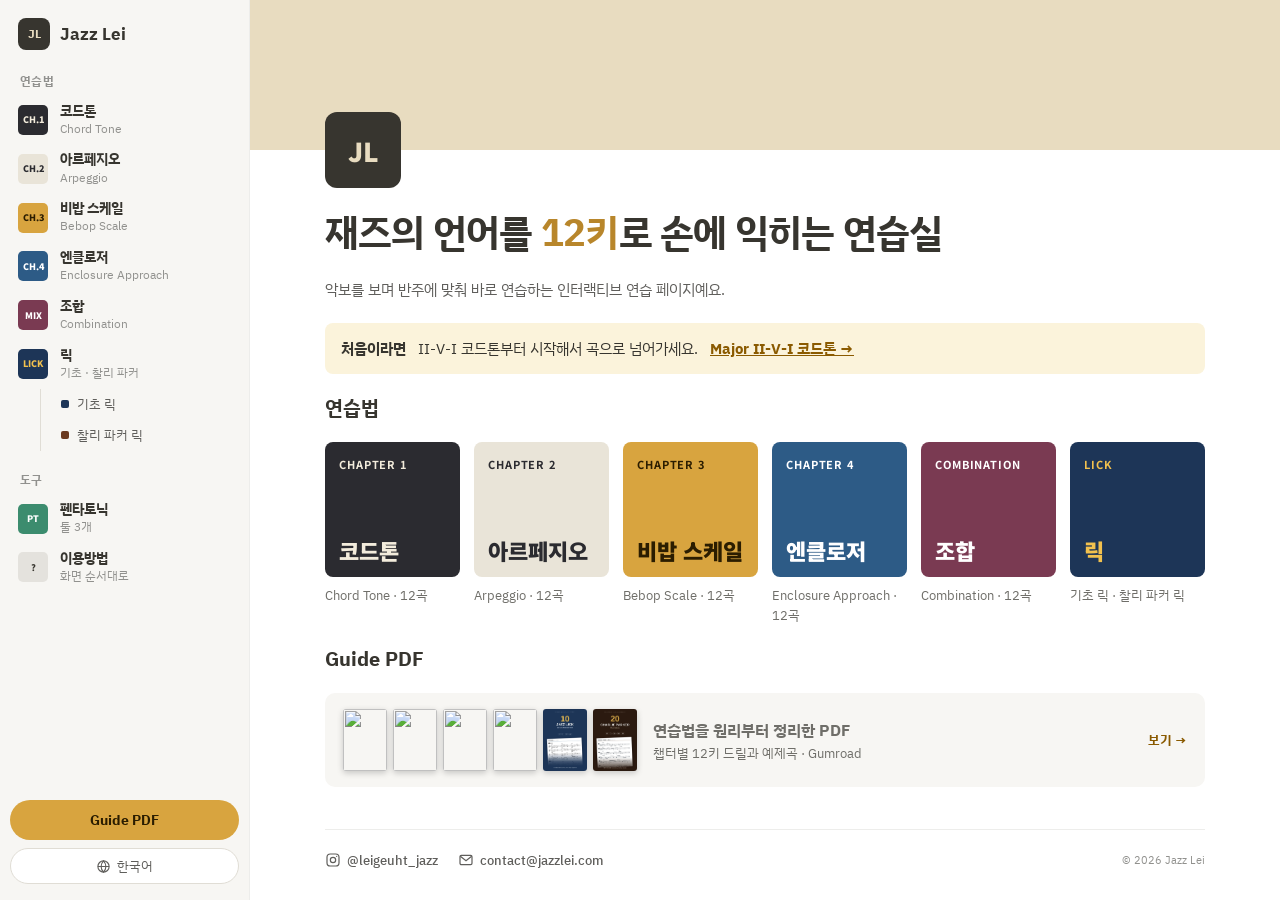
==== commit 8fc39d59: "찰리 파커 릭 연습 추가 (Charlie Parker 20 Chord Licks) - 릭 20개(parker.js)를 Song Practice 10곡에 기초 릭과 같은 방식(릭 →" ====
--- a/index.html
+++ b/index.html
@@ -80,7 +80,7 @@
 .mhead{display:flex;flex-wrap:wrap;align-items:flex-end;gap:28px;padding:40px 40px 28px}
 .mart{flex:none;width:200px;height:200px;border-radius:10px;box-shadow:0 18px 40px rgba(0,0,0,.28);display:flex;flex-direction:column;justify-content:space-between;padding:18px;font-family:'Noto Sans KR',sans-serif;overflow:hidden;position:relative}
 .mart small{font-size:12px;font-weight:700;letter-spacing:.08em}
-.mart b{font-size:30px;font-weight:900;line-height:1.1}
+.mart b{font-size:30px;font-weight:900;line-height:1.1;max-width:58%;word-break:keep-all}
 .mart img{position:absolute;right:14px;bottom:14px;width:74px;border-radius:3px;box-shadow:0 6px 16px rgba(0,0,0,.35)}
 .minfo{flex:1 1 320px;min-width:0;display:flex;flex-direction:column;gap:10px}
 .minfo .eb{font-size:13px;font-weight:700}
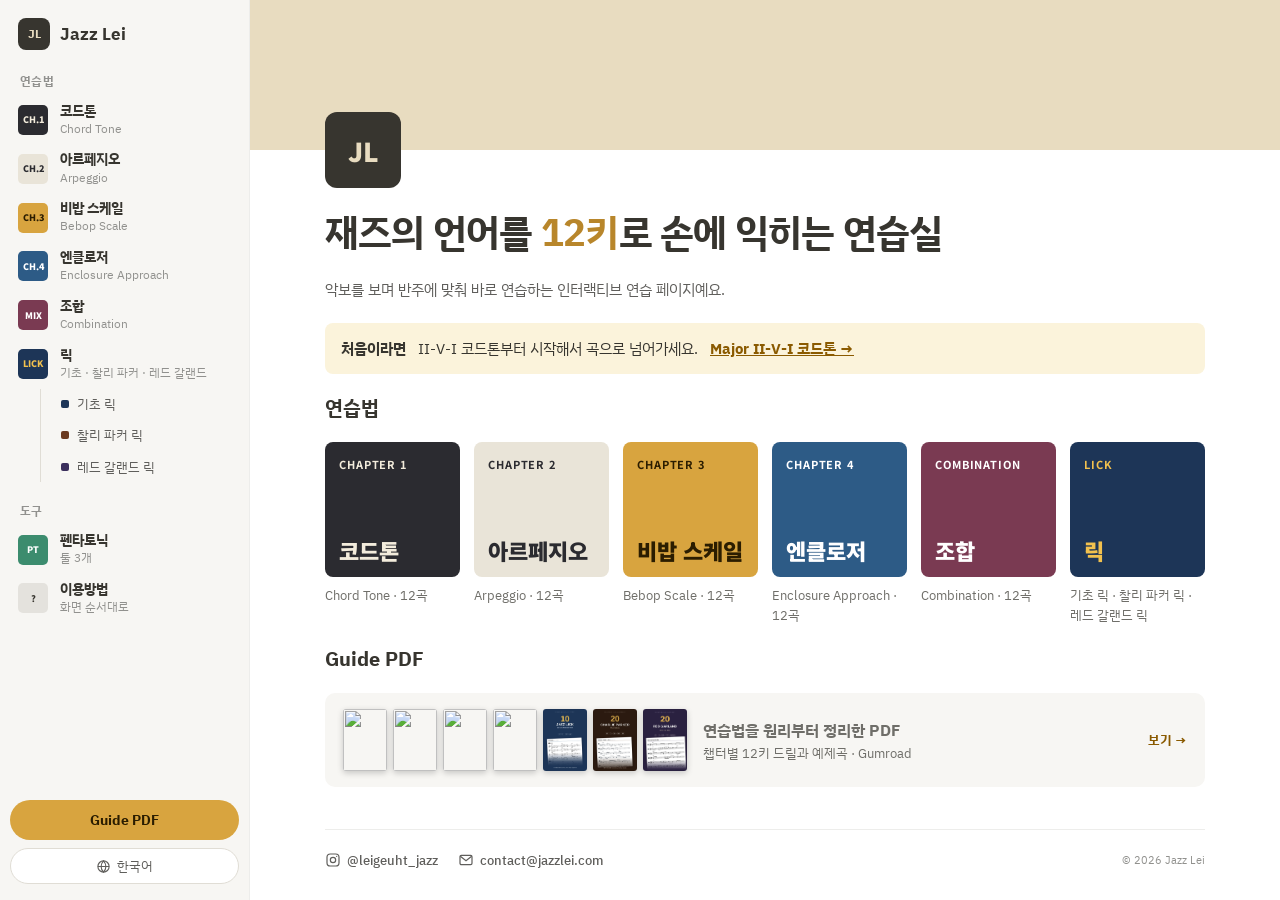
==== commit 01fd3fe9: "레드 갈랜드 릭 연습 추가: Red Garland 20 Chord Licks 데이터·연습 화면·직접 배치, 메뉴·탭, 표지, PDF 버튼(Gumroad), 클릭 집계, 번역(en/" ====
--- a/index.html
+++ b/index.html
@@ -108,10 +108,10 @@
 .mtabs{display:flex;flex-wrap:wrap;gap:6px;margin-bottom:6px}
 .mtabs a{text-decoration:none;font-size:13px;font-weight:700;border-radius:999px;padding:6px 12px}
 /* practice */
-.crumb{flex:none;display:flex;align-items:center;gap:12px;padding:10px 20px;font-size:14px}
-.crumb a{text-decoration:none;font-weight:500;flex:none}
-.crumb .sq{width:22px;height:22px;border-radius:5px;flex:none}
-.crumb b{white-space:nowrap;overflow:hidden;text-overflow:ellipsis;min-width:0}
+.crumb{flex:none;display:flex;align-items:center;gap:14px;padding:calc(16px + env(safe-area-inset-top,0px)) 24px 16px;font-size:18px}
+.crumb a{text-decoration:none;font-weight:600;flex:none;display:inline-flex;align-items:center;gap:6px;border-radius:999px;padding:8px 16px}
+.crumb .sq{width:30px;height:30px;border-radius:7px;flex:none}
+.crumb b{font-size:20px;white-space:nowrap;overflow:hidden;text-overflow:ellipsis;min-width:0}
 .frame{flex:1;min-height:0;border:0;width:100%;display:block;background:#fff}
 /* books / guide */
 .bk-grid{display:grid;grid-template-columns:repeat(auto-fill,minmax(170px,1fr));gap:16px}
@@ -131,16 +131,17 @@
 .pagehead{padding-top:44px;display:flex;flex-direction:column;gap:8px}
 .pagehead h1{font-size:34px;font-weight:900;font-family:'Noto Sans KR',sans-serif}
 /* 연습 화면: 사이트 메뉴는 접어 두고 버튼으로 열기 */
-.cmenu{display:none;flex:none;width:34px;height:34px;border:0;border-radius:8px;place-items:center;cursor:pointer;background:transparent;color:inherit}
-body.prac .cmenu{display:grid}
+.cmenu{display:none;flex:none;align-items:center;gap:8px;height:46px;padding:0 16px 0 12px;border-radius:12px;cursor:pointer;font-family:inherit;font-size:16px;font-weight:700}
+.cmenu svg{width:24px;height:24px}
+body.prac .cmenu{display:inline-flex}
 body.prac .side{position:fixed;z-index:30;top:0;bottom:0;left:0;transform:translateX(-105%);transition:transform .2s;box-shadow:0 0 40px rgba(0,0,0,.18)}
 body.prac .side.open{transform:none}
 body.prac .scrim.on{display:block;position:fixed;inset:0;background:rgba(0,0,0,.35);z-index:29}
 body.prac .app{padding:0;gap:0}
 body.prac .main{border-radius:0}
 /* 휴대폰: 악보를 내리면 위쪽 메뉴·제목 줄을 숨김 */
-.mtop,.crumb{transition:margin-top .2s}
-@media (max-width:760px){ body.prac .cmenu{display:none} body.prac.hidetop .mtop{margin-top:-58px} body.prac.hidetop .crumb{margin-top:-44px} body.prac .mtop{position:relative;z-index:2} }
+.mtop,.crumb{max-height:220px;overflow:hidden;transition:max-height .2s,padding .2s}
+@media (max-width:760px){ body.prac .cmenu{display:none} body.prac.hidetop .mtop,body.prac.hidetop .crumb{max-height:0;padding-top:0;padding-bottom:0;border-bottom-width:0} }
 /* bottom bar (B) */
 .bar{display:none}
 /* mobile */
@@ -172,7 +173,11 @@
   .tl a{grid-template-columns:24px minmax(0,1fr) 44px 30px;padding:9px 8px}
   .tl .b{display:none}
   .tl .p{opacity:1}
-  .crumb{padding:8px 12px}
+  .crumb{padding:10px 12px;font-size:16px;gap:10px}
+  .crumb b{font-size:16px}
+  .crumb a{padding:6px 12px}
+  .crumb .sq{width:24px;height:24px}
+  .mtop{padding-top:calc(10px + env(safe-area-inset-top,0px))}
 }
 body.sb{background:#fff;color:#37352f;font-family:'IBM Plex Sans KR',sans-serif;--focus:#2d5b86}
 .sb .side{width:250px;background:#f7f6f3;border-right:1px solid #ededeb;padding:16px 10px}
@@ -216,7 +221,10 @@
 .sb .tl a:hover{background:#f7f6f3}
 .sb .tl .n,.sb .tl .k,.sb .tl .b{color:#91918e}
 .sb .crumb{background:#fff;border-bottom:1px solid #ededeb}
-.sb .crumb a{color:#5f5e5b}
+.sb .crumb a{color:#37352f;background:#f1f1ef}
+.sb .crumb a:hover{background:#e4e2dd}
+.sb .cmenu{background:#37352f;color:#ffffff;border:0}
+.sb .cmenu:hover{background:#1f1e1b}
 .sb .bk{background:#fff;border:1px solid #ededeb;color:#37352f}
 .sb .bk:hover{border-color:#37352f}
 .sb .bk img{background:#f7f6f3}
@@ -389,7 +397,7 @@
       </section>
 
       <section class="view" id="view-practice">
-        <div class="crumb"><button type="button" class="cmenu" id="menu2" aria-label="메뉴 열기" aria-expanded="false"><svg width="18" height="18" viewBox="0 0 24 24" fill="none" stroke="currentColor" stroke-width="2" aria-hidden="true"><path d="M4 7h16M4 12h16M4 17h16"/></svg></button><span class="sq" id="psq"></span><a id="back" href="#">← <span id="back-t"></span></a><b id="p-title"></b></div>
+        <div class="crumb"><button type="button" class="cmenu" id="menu2" aria-label="메뉴 열기" aria-expanded="false"><svg viewBox="0 0 24 24" fill="none" stroke="currentColor" stroke-width="2.2" aria-hidden="true"><path d="M4 7h16M4 12h16M4 17h16"/></svg>메뉴</button><span class="sq" id="psq"></span><a id="back" href="#">← <span id="back-t"></span></a><b id="p-title"></b></div>
         <iframe class="frame" id="frame" title="연습 페이지" allow="autoplay"></iframe>
       </section>
     </main>
@@ -412,6 +420,7 @@
   enclosure:{n:'엔클로저',en:'Enclosure Approach',ch:4,c:'#2d5b86',f:'#ffffff',d:'목표음을 위아래에서 감싸 안착하는 2Note · 3Note · 4Note 어프로치'},
   combo:{n:'조합',en:'Combination',c:'#7a3a52',f:'#ffffff',d:'두 챕터를 조합해서 연습하는 Combination Practice · A–D 4 사이클'},
   lick:{n:'기초 릭',en:'Basic Lick · Jazz Lick 10',c:'#1d3557',f:'#f2c14e',art:'JAZZ LICK 10',d:'코드별 기초 재즈 릭 10개 · 릭 하나 뒤에 즉흥 두 마디, 마디를 눌러 릭을 직접 배치',grp:'lick'},
+  garland:{n:'레드 갈랜드 릭',en:'Red Garland Lick',c:'#3b2f5c',f:'#efe3c4',art:'RED GARLAND',d:'레드 갈랜드가 여러 곡에서 쓴 릭으로 곡을 연습해요.',grp:'lick'},
   parker:{n:'찰리 파커 릭',en:'Charlie Parker Lick',c:'#6b3a1f',f:'#f3e3c3',art:'CHARLIE PARKER',d:'찰리 파커 솔로에서 고른 릭으로 곡을 연습해요.',grp:'lick'},
   penta:{n:'펜타토닉',en:'Pentatonic',c:'#3c8c6e',f:'#ffffff',d:'코드 → 펜타토닉, 라인 생성기, 진행 만들기'},
 };
@@ -435,12 +444,12 @@
 const esc=s=>String(s).replace(/[&<>"]/g,c=>({'&':'&amp;','<':'&lt;','>':'&gt;','"':'&quot;'}[c]));
 
 $('nav').innerHTML=ORDER.map(m=>m==='lick'
-  ?`<a href="#m-lick" data-m="lickgrp"><span class="sq" style="background:${M.lick.c};color:${M.lick.f}">LICK</span><span><b>릭</b><small>기초 · 찰리 파커</small></span></a><div class="subnav">${['lick','parker'].map(k=>`<a href="#m-${k}" data-m="${k}" data-sub><i style="background:${M[k].c}"></i>${M[k].n}</a>`).join('')}</div>`
+  ?`<a href="#m-lick" data-m="lickgrp"><span class="sq" style="background:${M.lick.c};color:${M.lick.f}">LICK</span><span><b>릭</b><small>기초 · 찰리 파커 · 레드 갈랜드</small></span></a><div class="subnav">${['lick','parker','garland'].map(k=>`<a href="#m-${k}" data-m="${k}" data-sub><i style="background:${M[k].c}"></i>${M[k].n}</a>`).join('')}</div>`
   :`<a href="#m-${m}" data-m="${m}"><span class="sq" style="background:${M[m].c};color:${M[m].f}">${M[m].ch?'CH.'+M[m].ch:'MIX'}</span><span><b>${M[m].n}</b>${EN?'':`<small>${M[m].en}</small>`}</span></a>`).join('');
 $('albums').innerHTML=ORDER.map(m=>m==='lick'
-  ?`<a class="album" href="#m-lick"><span class="art" style="background:${M.lick.c};color:${M.lick.f}"><small>LICK</small><b>릭</b></span><span>기초 릭 · 찰리 파커 릭</span></a>`
+  ?`<a class="album" href="#m-lick"><span class="art" style="background:${M.lick.c};color:${M.lick.f}"><small>LICK</small><b>릭</b></span><span>기초 릭 · 찰리 파커 릭 · 레드 갈랜드 릭</span></a>`
   :`<a class="album" href="#m-${m}"><span class="art" style="background:${M[m].c};color:${M[m].f}"><small>${M[m].ch?'CHAPTER '+M[m].ch:'COMBINATION'}</small><b>${M[m].n}</b></span><span>${M[m].en} · ${P.filter(p=>p.m===m).length}곡</span></a>`).join('');
-$('bkimgs').innerHTML=(window.BOOKS||[]).map(b=>`<img src="${b.img}" alt="" loading="lazy">`).join('');
+$('bkimgs').innerHTML=(window.BOOKS||[]).filter(b=>b.url).map(b=>`<img src="${b.img}" alt="" loading="lazy">`).join('');
 
 let curM=null;
 function renderM(m){
@@ -449,14 +458,14 @@
   $('mart').style.background=x.c; $('mart').style.color=x.f;
   $('mart').innerHTML=`<small>${x.ch?'CHAPTER '+x.ch:m==='combo'?'COMBINATION':x.art||'TOOLS'}</small><b>${x.n}</b>`+(b?`<img src="${b.img}" alt="">`:'');
   $('meb').textContent=(x.grp?'연습법 · 릭':'연습법'+(x.ch?' · Chapter '+x.ch:''))+' · '+x.en;
-  $('mtabs').hidden=!x.grp; $('mtabs').innerHTML=x.grp?['lick','parker'].map(k=>`<a href="#m-${k}"${k===m?' aria-current="page"':''}>${M[k].n}</a>`).join(''):'';
+  $('mtabs').hidden=!x.grp; $('mtabs').innerHTML=x.grp?['lick','parker','garland'].map(k=>`<a href="#m-${k}"${k===m?' aria-current="page"':''}>${M[k].n}</a>`).join(''):'';
   $('mtitle').textContent=x.n; $('mdesc').textContent=x.d;
   const g={}; items.forEach(p=>(g[p.grp]=g[p.grp]||[]).push(p));
   $('mmeta').textContent=Object.entries(g).map(([k,v])=>k+' '+v.length).join(' · ')||'준비 중';
   $('mplay').hidden=!items.length; $('q').hidden=!items.length;
   $('mplay').href='#'+(items[0]?items[0].id:'');
   $('mplay').style.background=x.c==='#e9e4d8'?'#2b2b30':x.c; $('mplay').style.color=x.c==='#e9e4d8'?'#fff':x.f;
-  if(b){ $('mbook').hidden=false; $('mbook').href=b.url; $('mbook').dataset.t=b.t||'ch'+b.ch; $('mbook').innerHTML='PDF로 보기 ↗'; } else $('mbook').hidden=true;
+  if(b&&b.url){ $('mbook').hidden=false; $('mbook').href=b.url; $('mbook').dataset.t=b.t||'ch'+b.ch; $('mbook').innerHTML='PDF로 보기 ↗'; } else $('mbook').hidden=true;
   renderTracks();
 }
 function renderTracks(){
@@ -509,7 +518,7 @@
   $('bt').textContent=p.title; $('bs').textContent=x.n+(p.key?' · '+p.key:'');
   $('bplay').href='#'+p.id; $('bplay').hidden=now;
   $('bstate').textContent=now?'지금 연습 중':'마지막으로 연습한 곡';
-  if(b){ $('bbook').hidden=false; $('bbook').href=b.url; $('bbook').dataset.t=b.t||'ch'+b.ch; $('bbook').textContent=(x.ch?'Ch.'+x.ch+' ':'')+'Guide PDF ↗'; } else $('bbook').hidden=true;
+  if(b&&b.url){ $('bbook').hidden=false; $('bbook').href=b.url; $('bbook').dataset.t=b.t||'ch'+b.ch; $('bbook').textContent=(x.ch?'Ch.'+x.ch+' ':'')+'Guide PDF ↗'; } else $('bbook').hidden=true;
 }
 // 모바일 메뉴
 function closeMenu(){ $('side').classList.remove('open'); $('scrim').classList.remove('on'); $('menu').setAttribute('aria-expanded','false'); $('menu2').setAttribute('aria-expanded','false'); }
@@ -523,7 +532,7 @@
 // 클릭 집계
 function track(n){ try{ const f=document.createElement('iframe'); f.hidden=true; f.setAttribute('aria-hidden','true'); f.tabIndex=-1; f.src='/t/'+n+'.html'; document.body.appendChild(f); setTimeout(()=>f.remove(),15000); }catch(e){} }
 document.addEventListener('click',e=>{ const a=e.target.closest('a[data-t]'); if(a) track(a.dataset.t); });
-$('bk-grid').innerHTML=(window.BOOKS||[]).map(b=>`<a class="bk" data-t="${b.t||'ch'+b.ch}" href="${b.url}" target="_blank" rel="noopener"><img src="${b.img}" alt="${b.label||'Chapter '+b.ch} ${b.name} 표지" loading="lazy"><div><small>${b.label||'CHAPTER '+b.ch}</small><b>${b.name}</b><p>${b.desc}</p><span>Gumroad →</span></div></a>`).join('');
+$('bk-grid').innerHTML=(window.BOOKS||[]).filter(b=>b.url).map(b=>`<a class="bk" data-t="${b.t||'ch'+b.ch}" href="${b.url}" target="_blank" rel="noopener"><img src="${b.img}" alt="${b.label||'Chapter '+b.ch} ${b.name} 표지" loading="lazy"><div><small>${b.label||'CHAPTER '+b.ch}</small><b>${b.name}</b><p>${b.desc}</p><span>Gumroad →</span></div></a>`).join('');
 document.querySelectorAll('[data-sec]').forEach(x=>x.addEventListener('click',e=>{ e.preventDefault(); const t=document.getElementById(x.dataset.sec); if(t) t.scrollIntoView({behavior:'smooth',block:'start'}); }));
 addEventListener('hashchange',show); show();
 if('serviceWorker' in navigator) addEventListener('load',()=>navigator.serviceWorker.register('/sw.js').catch(()=>{}));
